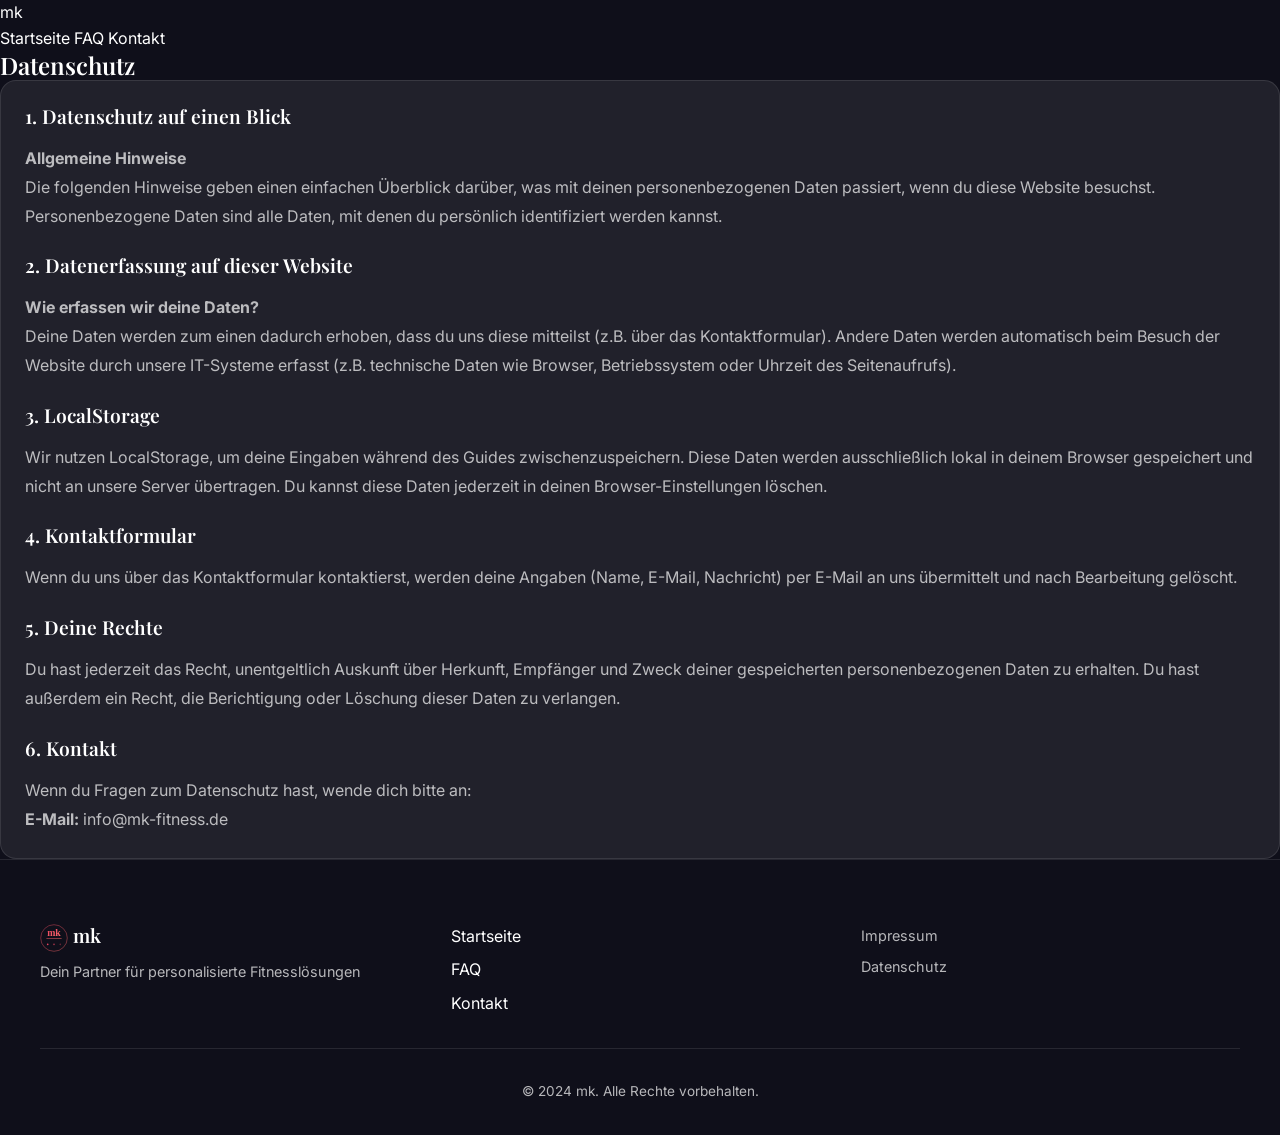
==== datenschutz.html @ ddc7f873 "Rename to mk + Logo added - All pages rebranded from FitFlow to mk - Logo SVG created (M with accent" ====
<!DOCTYPE html>
<html lang="de">
<head>
    <meta charset="UTF-8">
    <meta name="viewport" content="width=device-width, initial-scale=1.0">
    <title>Datenschutz – mk</title>
    <link rel="preconnect" href="https://fonts.googleapis.com">
    <link rel="preconnect" href="https://fonts.gstatic.com" crossorigin>
    <link href="https://fonts.googleapis.com/css2?family=Playfair+Display:wght@400;500;600;700&family=Inter:wght@300;400;500;600;700&display=swap" rel="stylesheet">
    <link rel="stylesheet" href="css/style.css">
</head>
<body>
    <nav class="faq-nav">
        <a href="index.html" class="nav-logo">mk</a>
        <div class="nav-links">
            <a href="index.html">Startseite</a>
            <a href="faq.html">FAQ</a>
            <a href="kontakt.html">Kontakt</a>
        </div>
    </nav>

    <section class="faq-hero">
        <div>
            <h1>Datenschutz</h1>
        </div>
    </section>

    <div class="faq-container">
        <div class="faq-item" style="background: var(--bg-glass); border: 1px solid var(--border); padding: 1.5rem; border-radius: 16px;">
            <h2 style="font-size: 1.2rem; margin-bottom: 1rem; color: var(--text);">1. Datenschutz auf einen Blick</h2>
            <p style="color: var(--text-muted); line-height: 1.8; margin-bottom: 1rem;">
                <strong>Allgemeine Hinweise</strong><br>
                Die folgenden Hinweise geben einen einfachen Überblick darüber, was mit deinen personenbezogenen Daten passiert, wenn du diese Website besuchst. Personenbezogene Daten sind alle Daten, mit denen du persönlich identifiziert werden kannst.
            </p>
            
            <h2 style="font-size: 1.2rem; margin: 1.5rem 0 1rem; color: var(--text);">2. Datenerfassung auf dieser Website</h2>
            <p style="color: var(--text-muted); line-height: 1.8;">
                <strong>Wie erfassen wir deine Daten?</strong><br>
                Deine Daten werden zum einen dadurch erhoben, dass du uns diese mitteilst (z.B. über das Kontaktformular). Andere Daten werden automatisch beim Besuch der Website durch unsere IT-Systeme erfasst (z.B. technische Daten wie Browser, Betriebssystem oder Uhrzeit des Seitenaufrufs).
            </p>
            
            <h2 style="font-size: 1.2rem; margin: 1.5rem 0 1rem; color: var(--text);">3. LocalStorage</h2>
            <p style="color: var(--text-muted); line-height: 1.8;">
                Wir nutzen LocalStorage, um deine Eingaben während des Guides zwischenzuspeichern. Diese Daten werden ausschließlich lokal in deinem Browser gespeichert und nicht an unsere Server übertragen. Du kannst diese Daten jederzeit in deinen Browser-Einstellungen löschen.
            </p>
            
            <h2 style="font-size: 1.2rem; margin: 1.5rem 0 1rem; color: var(--text);">4. Kontaktformular</h2>
            <p style="color: var(--text-muted); line-height: 1.8;">
                Wenn du uns über das Kontaktformular kontaktierst, werden deine Angaben (Name, E-Mail, Nachricht) per E-Mail an uns übermittelt und nach Bearbeitung gelöscht.
            </p>
            
            <h2 style="font-size: 1.2rem; margin: 1.5rem 0 1rem; color: var(--text);">5. Deine Rechte</h2>
            <p style="color: var(--text-muted); line-height: 1.8;">
                Du hast jederzeit das Recht, unentgeltlich Auskunft über Herkunft, Empfänger und Zweck deiner gespeicherten personenbezogenen Daten zu erhalten. Du hast außerdem ein Recht, die Berichtigung oder Löschung dieser Daten zu verlangen.
            </p>
            
            <h2 style="font-size: 1.2rem; margin: 1.5rem 0 1rem; color: var(--text);">6. Kontakt</h2>
            <p style="color: var(--text-muted); line-height: 1.8;">
                Wenn du Fragen zum Datenschutz hast, wende dich bitte an:<br>
                <strong>E-Mail:</strong> info@mk-fitness.de
            </p>
        </div>
    </div>

    <footer>
        <div class="footer-content">
            <div class="footer-brand">
                <h3><img src="images/logo.svg" alt="mk" height="28" style="vertical-align: middle;"> mk</h3>
                <p>Dein Partner für personalisierte Fitnesslösungen</p>
            </div>
            <div class="footer-links">
                <a href="index.html">Startseite</a>
                <a href="faq.html">FAQ</a>
                <a href="kontakt.html">Kontakt</a>
            </div>
            <div class="footer-legal">
                <a href="impressum.html">Impressum</a>
                <a href="datenschutz.html">Datenschutz</a>
            </div>
        </div>
        <div class="footer-bottom">
            <p>© 2024 mk. Alle Rechte vorbehalten.</p>
        </div>
    </footer>
</body>
</html>
---- css/style.css ----
/* ============================================
   MK - FitFlow Performance Studio
   Premium Fitness Landingpage
   ============================================ */

/* CSS Variables */
:root {
    --primary: #1a1a2e;
    --secondary: #16213e;
    --accent: #e94560;
    --accent-light: #ff6b6b;
    --text: #ffffff;
    --text-muted: rgba(255, 255, 255, 0.7);
    --text-dark: #1a1a2e;
    --bg-dark: #0f0f1a;
    --bg-card: rgba(255, 255, 255, 0.05);
    --bg-glass: rgba(255, 255, 255, 0.08);
    --border: rgba(255, 255, 255, 0.1);
    --success: #4ade80;
    --font-display: 'Playfair Display', Georgia, serif;
    --font-body: 'Inter', -apple-system, sans-serif;
    --transition: all 0.3s cubic-bezier(0.4, 0, 0.2, 1);
    --shadow: 0 8px 32px rgba(0, 0, 0, 0.3);
    --shadow-glow: 0 0 60px rgba(233, 69, 96, 0.3);
}

/* Reset & Base */
*, *::before, *::after {
    margin: 0;
    padding: 0;
    box-sizing: border-box;
}

html {
    scroll-behavior: smooth;
}

body {
    font-family: var(--font-body);
    background: var(--bg-dark);
    color: var(--text);
    line-height: 1.6;
    min-height: 100vh;
    overflow-x: hidden;
}

h1, h2, h3, h4 {
    font-family: var(--font-display);
    font-weight: 600;
    line-height: 1.2;
}

a {
    color: inherit;
    text-decoration: none;
}

/* ============================================
   HERO SECTION
   ============================================ */

.hero-section {
    min-height: 100vh;
    display: grid;
    grid-template-columns: 1fr 1fr;
    align-items: center;
    padding: 6rem 4rem;
    position: relative;
    overflow: hidden;
    background: linear-gradient(135deg, var(--bg-dark) 0%, var(--primary) 50%, var(--secondary) 100%);
}

.hero-section::before {
    content: '';
    position: absolute;
    top: -50%;
    right: -20%;
    width: 800px;
    height: 800px;
    background: radial-gradient(circle, rgba(233, 69, 96, 0.15) 0%, transparent 70%);
    animation: pulse 6s ease-in-out infinite;
}

@keyframes pulse {
    0%, 100% { transform: scale(1); opacity: 0.5; }
    50% { transform: scale(1.1); opacity: 0.8; }
}

.hero-content {
    position: relative;
    z-index: 2;
    max-width: 600px;
}

.brand-label {
    display: inline-block;
    padding: 0.5rem 1rem;
    background: var(--bg-glass);
    border: 1px solid var(--border);
    border-radius: 50px;
    font-size: 0.85rem;
    font-weight: 500;
    letter-spacing: 0.5px;
    margin-bottom: 1.5rem;
    backdrop-filter: blur(10px);
}

.hero-section h1 {
    font-size: clamp(2.5rem, 5vw, 4rem);
    margin-bottom: 1.5rem;
    background: linear-gradient(135deg, #fff 0%, rgba(255,255,255,0.8) 100%);
    -webkit-background-clip: text;
    -webkit-text-fill-color: transparent;
    background-clip: text;
}

.hero-section h1 span {
    color: var(--accent);
    -webkit-text-fill-color: var(--accent);
}

.hero-content > p {
    font-size: 1.2rem;
    color: var(--text-muted);
    margin-bottom: 2.5rem;
    max-width: 500px;
}

.hero-cta {
    display: flex;
    gap: 1rem;
    margin-bottom: 3rem;
}

.features-preview {
    display: flex;
    gap: 2rem;
}

.feature-item {
    display: flex;
    align-items: center;
    gap: 0.5rem;
    font-size: 0.9rem;
    color: var(--text-muted);
}

.feature-icon {
    font-size: 1.2rem;
}

.hero-image {
    position: relative;
    z-index: 2;
}

.hero-image img {
    width: 100%;
    height: 500px;
    object-fit: cover;
    border-radius: 20px;
    box-shadow: var(--shadow-glow);
    animation: float 6s ease-in-out infinite;
}

@keyframes float {
    0%, 100% { transform: translateY(0); }
    50% { transform: translateY(-15px); }
}

/* ============================================
   BUTTONS
   ============================================ */

.btn-primary, .btn-secondary, .btn-back, .btn-skip {
    font-family: var(--font-body);
    font-weight: 600;
    border: none;
    cursor: pointer;
    transition: var(--transition);
    display: inline-flex;
    align-items: center;
    gap: 0.5rem;
}

.btn-primary {
    background: linear-gradient(135deg, var(--accent) 0%, var(--accent-light) 100%);
    color: white;
    padding: 1rem 2rem;
    border-radius: 12px;
    font-size: 1rem;
    box-shadow: 0 4px 20px rgba(233, 69, 96, 0.4);
}

.btn-primary:hover {
    transform: translateY(-2px);
    box-shadow: 0 8px 30px rgba(233, 69, 96, 0.5);
}

.btn-secondary {
    background: var(--bg-glass);
    color: var(--text);
    padding: 1rem 2rem;
    border-radius: 12px;
    font-size: 1rem;
    border: 1px solid var(--border);
    backdrop-filter: blur(10px);
}

.btn-secondary:hover {
    background: var(--bg-card);
    border-color: var(--accent);
}

.btn-back {
    background: transparent;
    color: var(--text-muted);
    padding: 0.75rem 1.5rem;
    border-radius: 8px;
    font-size: 0.95rem;
    border: 1px solid var(--border);
}

.btn-back:hover {
    color: var(--text);
    border-color: var(--text-muted);
}

.btn-skip {
    background: transparent;
    color: var(--text-muted);
    padding: 0.5rem 1rem;
    font-size: 0.85rem;
    text-decoration: underline;
    margin-top: 1rem;
}

.btn-skip:hover {
    color: var(--text);
}

.btn-block {
    width: 100%;
    justify-content: center;
}

/* ============================================
   WIZARD SECTION
   ============================================ */

.wizard-section {
    min-height: 100vh;
    padding: 6rem 2rem;
    background: linear-gradient(180deg, var(--bg-dark) 0%, var(--primary) 100%);
}

.wizard-container {
    max-width: 900px;
    margin: 0 auto;
}

/* Progress Bar */
.progress-container {
    text-align: center;
    margin-bottom: 3rem;
}

.progress-bar {
    width: 100%;
    height: 4px;
    background: var(--bg-glass);
    border-radius: 2px;
    overflow: hidden;
    margin-bottom: 1rem;
}

.progress-fill {
    height: 100%;
    background: linear-gradient(90deg, var(--accent) 0%, var(--accent-light) 100%);
    width: 20%;
    transition: width 0.5s ease;
    border-radius: 2px;
}

.progress-dots {
    display: flex;
    justify-content: center;
    gap: 2rem;
    margin-bottom: 1rem;
}

.progress-dot {
    width: 32px;
    height: 32px;
    border-radius: 50%;
    background: var(--bg-glass);
    border: 2px solid var(--border);
    display: flex;
    align-items: center;
    justify-content: center;
    font-size: 0.85rem;
    font-weight: 600;
    transition: var(--transition);
}

.progress-dot.active {
    background: var(--accent);
    border-color: var(--accent);
    box-shadow: 0 0 20px rgba(233, 69, 96, 0.5);
}

.progress-dot.completed {
    background: var(--success);
    border-color: var(--success);
}

.progress-text {
    font-size: 0.9rem;
    color: var(--text-muted);
}

/* Steps */
.step {
    animation: fadeIn 0.5s ease;
}

@keyframes fadeIn {
    from { opacity: 0; transform: translateY(20px); }
    to { opacity: 1; transform: translateY(0); }
}

.step h2 {
    font-size: 2.5rem;
    text-align: center;
    margin-bottom: 0.5rem;
}

.step-subtitle {
    text-align: center;
    color: var(--text-muted);
    margin-bottom: 2.5rem;
}

/* Options Grid */
.options-grid {
    display: grid;
    grid-template-columns: repeat(auto-fit, minmax(250px, 1fr));
    gap: 1.5rem;
    margin-bottom: 1.5rem;
}

.option-card {
    background: var(--bg-glass);
    border: 2px solid var(--border);
    border-radius: 16px;
    overflow: hidden;
    cursor: pointer;
    transition: var(--transition);
}

.option-card:hover {
    border-color: var(--accent);
    transform: translateY(-5px);
    box-shadow: 0 10px 40px rgba(233, 69, 96, 0.2);
}

.option-card.selected {
    border-color: var(--accent);
    background: rgba(233, 69, 96, 0.1);
}

.option-image {
    height: 140px;
    overflow: hidden;
}

.option-image img {
    width: 100%;
    height: 100%;
    object-fit: cover;
    transition: transform 0.5s ease;
}

.option-card:hover .option-image img {
    transform: scale(1.05);
}

.option-content {
    padding: 1.25rem;
}

.option-content h3 {
    font-size: 1.2rem;
    margin-bottom: 0.25rem;
}

.option-content p {
    font-size: 0.9rem;
    color: var(--text-muted);
}

.option-icon {
    font-size: 3rem;
    text-align: center;
    padding: 1.5rem;
}

/* Step Actions */
.step-actions {
    display: flex;
    justify-content: space-between;
    align-items: center;
    gap: 1rem;
}

/* Slider */
.slider-container {
    max-width: 500px;
    margin: 0 auto 1.5rem;
}

.frequency-slider {
    width: 100%;
    height: 8px;
    border-radius: 4px;
    background: var(--bg-glass);
    outline: none;
    -webkit-appearance: none;
    margin-bottom: 1rem;
}

.frequency-slider::-webkit-slider-thumb {
    -webkit-appearance: none;
    width: 28px;
    height: 28px;
    border-radius: 50%;
    background: var(--accent);
    cursor: pointer;
    box-shadow: 0 0 20px rgba(233, 69, 96, 0.5);
    transition: transform 0.2s;
}

.frequency-slider::-webkit-slider-thumb:hover {
    transform: scale(1.1);
}

.slider-labels {
    display: flex;
    justify-content: space-between;
    align-items: center;
    color: var(--text-muted);
    font-size: 0.9rem;
}

.frequency-value {
    font-size: 1.5rem;
    font-weight: 700;
    color: var(--accent);
}

.frequency-description {
    text-align: center;
    padding: 1.5rem;
    background: var(--bg-glass);
    border-radius: 12px;
    margin-top: 1rem;
}

.frequency-description p {
    color: var(--text-muted);
}

/* Form Grid */
.form-grid {
    display: grid;
    grid-template-columns: repeat(2, 1fr);
    gap: 1.5rem;
    margin-bottom: 1.5rem;
}

.form-group {
    display: flex;
    flex-direction: column;
    gap: 0.5rem;
}

.form-group label {
    font-weight: 500;
    font-size: 0.9rem;
    color: var(--text-muted);
}

.form-group input,
.form-group select {
    padding: 1rem;
    border-radius: 12px;
    border: 2px solid var(--border);
    background: var(--bg-glass);
    color: var(--text);
    font-size: 1rem;
    font-family: var(--font-body);
    transition: var(--transition);
}

.form-group input:focus,
.form-group select:focus {
    outline: none;
    border-color: var(--accent);
}

.form-group input::placeholder {
    color: var(--text-muted);
}

/* ============================================
   RESULTS SECTION
   ============================================ */

.results-section {
    padding: 6rem 2rem;
    background: linear-gradient(180deg, var(--primary) 0%, var(--bg-dark) 100%);
}

.section-header {
    text-align: center;
    max-width: 700px;
    margin: 0 auto 4rem;
}

.section-header .brand-label {
    margin-bottom: 1rem;
}

.section-header h2 {
    font-size: 2.5rem;
    margin-bottom: 1rem;
}

.section-header p {
    color: var(--text-muted);
    font-size: 1.1rem;
}

.results-grid {
    display: grid;
    grid-template-columns: repeat(auto-fit, minmax(320px, 1fr));
    gap: 2rem;
    max-width: 1200px;
    margin: 0 auto;
}

.result-card {
    background: var(--bg-glass);
    border: 1px solid var(--border);
    border-radius: 20px;
    overflow: hidden;
    transition: var(--transition);
}

.result-card:hover {
    transform: translateY(-10px);
    box-shadow: var(--shadow);
}

.result-card.featured {
    border-color: var(--accent);
    box-shadow: 0 0 40px rgba(233, 69, 96, 0.2);
}

.result-image {
    height: 200px;
    overflow: hidden;
}

.result-image img {
    width: 100%;
    height: 100%;
    object-fit: cover;
}

.result-content {
    padding: 1.5rem;
}

.result-tag {
    display: inline-block;
    padding: 0.25rem 0.75rem;
    background: var(--accent);
    border-radius: 50px;
    font-size: 0.75rem;
    font-weight: 600;
    text-transform: uppercase;
    margin-bottom: 1rem;
}

.result-content h3 {
    font-size: 1.5rem;
    margin-bottom: 0.5rem;
}

.result-content > p {
    color: var(--text-muted);
    font-size: 0.95rem;
    margin-bottom: 1rem;
}

.result-features {
    list-style: none;
    margin-bottom: 1.5rem;
}

.result-features li {
    padding: 0.5rem 0;
    font-size: 0.9rem;
    color: var(--text-muted);
}

.result-price {
    display: flex;
    align-items: baseline;
    gap: 0.25rem;
    margin-bottom: 1.5rem;
}

.price-from {
    font-size: 0.9rem;
    color: var(--text-muted);
}

.price {
    font-size: 2rem;
    font-weight: 700;
    color: var(--accent);
}

.price-period {
    font-size: 0.9rem;
    color: var(--text-muted);
}

/* ============================================
   FAQ TEASER
   ============================================ */

.faq-teaser {
    padding: 6rem 2rem;
    background: var(--bg-dark);
    text-align: center;
}

.faq-teaser-content {
    max-width: 600px;
    margin: 0 auto;
}

.faq-teaser-content h2 {
    font-size: 2rem;
    margin-bottom: 1rem;
}

.faq-teaser-content p {
    color: var(--text-muted);
    margin-bottom: 2rem;
}

/* ============================================
   FOOTER
   ============================================ */

footer {
    background: var(--bg-dark);
    border-top: 1px solid var(--border);
    padding: 4rem 2rem 2rem;
}

.footer-content {
    max-width: 1200px;
    margin: 0 auto;
    display: grid;
    grid-template-columns: repeat(auto-fit, minmax(200px, 1fr));
    gap: 2rem;
    padding-bottom: 2rem;
    border-bottom: 1px solid var(--border);
}

.footer-brand h3 {
    font-size: 1.2rem;
    margin-bottom: 0.5rem;
}

.footer-brand p {
    color: var(--text-muted);
    font-size: 0.9rem;
}

.footer-links {
    display: flex;
    flex-direction: column;
    gap: 0.5rem;
}

.footer-links a:hover {
    color: var(--accent);
}

.footer-contact p {
    font-size: 0.9rem;
    color: var(--text-muted);
}

.footer-legal {
    display: flex;
    flex-direction: column;
    gap: 0.5rem;
}

.footer-legal a {
    font-size: 0.9rem;
    color: var(--text-muted);
}

.footer-legal a:hover {
    color: var(--accent);
}

.footer-bottom {
    text-align: center;
    padding-top: 2rem;
    color: var(--text-muted);
    font-size: 0.85rem;
}

/* ============================================
   MODAL
   ============================================ */

.modal {
    position: fixed;
    top: 0;
    left: 0;
    right: 0;
    bottom: 0;
    background: rgba(0, 0, 0, 0.8);
    display: flex;
    align-items: center;
    justify-content: center;
    z-index: 9999;
    padding: 1rem;
}

.modal-content {
    background: var(--primary);
    border: 1px solid var(--border);
    border-radius: 20px;
    padding: 2rem;
    max-width: 400px;
    width: 100%;
    text-align: center;
}

.modal-content h3 {
    font-size: 1.5rem;
    margin-bottom: 1rem;
}

.modal-content p {
    color: var(--text-muted);
    margin-bottom: 1.5rem;
}

.modal-actions {
    display: flex;
    gap: 1rem;
}

.modal-actions button {
    flex: 1;
}

/* ============================================
   RESPONSIVE
   ============================================ */

@media (max-width: 1024px) {
    .hero-section {
        grid-template-columns: 1fr;
        padding: 8rem 2rem 4rem;
        text-align: center;
    }
    
    .hero-content {
        max-width: 100%;
    }
    
    .hero-content > p {
        margin-left: auto;
        margin-right: auto;
    }
    
    .hero-cta {
        justify-content: center;
    }
    
    .features-preview {
        justify-content: center;
    }
    
    .hero-image {
        display: none;
    }
}

@media (max-width: 768px) {
    .hero-section {
        padding: 6rem 1.5rem 3rem;
    }
    
    .hero-section h1 {
        font-size: 2rem;
    }
    
    .hero-content > p {
        font-size: 1rem;
    }
    
    .hero-cta {
        flex-direction: column;
    }
    
    .features-preview {
        flex-direction: column;
        gap: 1rem;
    }
    
    .step h2 {
        font-size: 1.8rem;
    }
    
    .options-grid {
        grid-template-columns: 1fr;
    }
    
    .form-grid {
        grid-template-columns: 1fr;
    }
    
    .step-actions {
        flex-direction: column-reverse;
    }
    
    .step-actions .btn-back {
        width: 100%;
        justify-content: center;
    }
    
    .step-actions .btn-primary {
        width: 100%;
        justify-content: center;
    }
    
    .results-grid {
        grid-template-columns: 1fr;
    }
    
    .progress-dots {
        gap: 1rem;
    }
    
    .progress-dot {
        width: 28px;
        height: 28px;
        font-size: 0.75rem;
    }
}

@media (max-width: 480px) {
    .btn-primary, .btn-secondary {
        padding: 0.875rem 1.5rem;
        font-size: 0.95rem;
    }
    
    .option-content {
        padding: 1rem;
    }
    
    .option-content h3 {
        font-size: 1.1rem;
    }
}
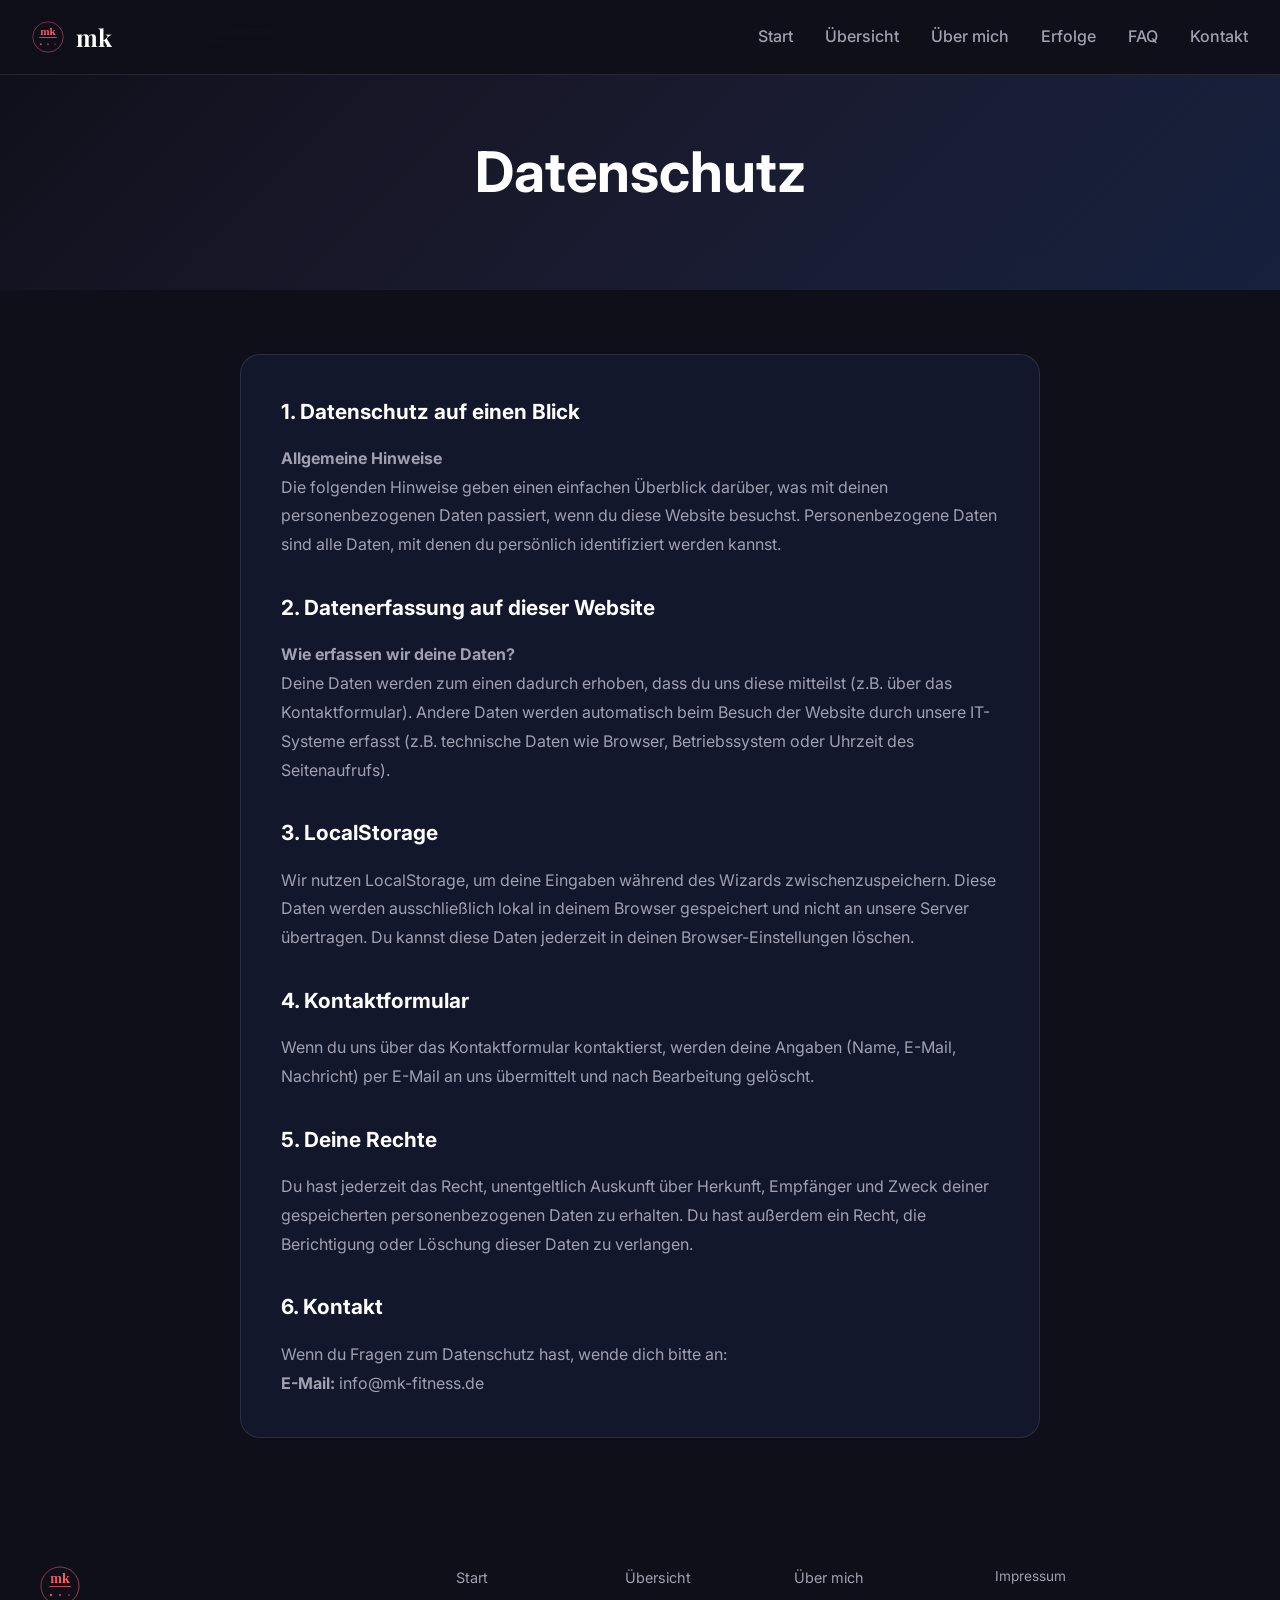
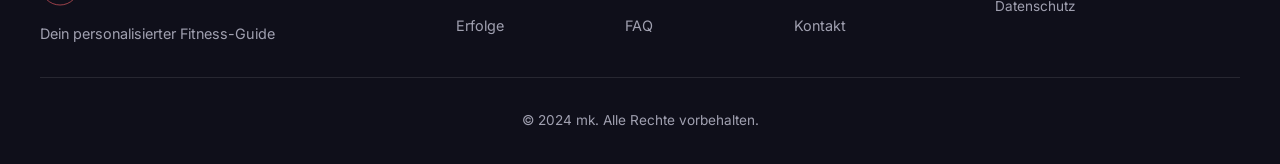
==== commit 3ffd1a0e: "Complete rebuild: New structure + wizard + all pages New structure: - Startseite (Hero + Process + C" ====
--- a/datenschutz.html
+++ b/datenschutz.html
@@ -8,68 +8,71 @@
     <link rel="preconnect" href="https://fonts.gstatic.com" crossorigin>
     <link href="https://fonts.googleapis.com/css2?family=Playfair+Display:wght@400;500;600;700&family=Inter:wght@300;400;500;600;700&display=swap" rel="stylesheet">
     <link rel="stylesheet" href="css/style.css">
+    <link rel="stylesheet" href="css/nav.css">
 </head>
 <body>
-    <nav class="faq-nav">
-        <a href="index.html" class="nav-logo">mk</a>
+    <nav class="main-nav">
+        <a href="index.html" class="nav-logo">
+            <img src="images/logo.svg" alt="mk" height="32">
+            <span>mk</span>
+        </a>
+        <button class="nav-toggle" onclick="toggleMobileNav()">
+            <span></span><span></span><span></span>
+        </button>
         <div class="nav-links">
-            <a href="index.html">Startseite</a>
+            <a href="index.html">Start</a>
+            <a href="uebersicht.html">Übersicht</a>
+            <a href="ueber-mich.html">Über mich</a>
+            <a href="erfolge.html">Erfolge</a>
             <a href="faq.html">FAQ</a>
             <a href="kontakt.html">Kontakt</a>
         </div>
     </nav>
 
-    <section class="faq-hero">
-        <div>
+    <section class="page-header">
+        <div class="container">
             <h1>Datenschutz</h1>
         </div>
     </section>
 
-    <div class="faq-container">
-        <div class="faq-item" style="background: var(--bg-glass); border: 1px solid var(--border); padding: 1.5rem; border-radius: 16px;">
-            <h2 style="font-size: 1.2rem; margin-bottom: 1rem; color: var(--text);">1. Datenschutz auf einen Blick</h2>
-            <p style="color: var(--text-muted); line-height: 1.8; margin-bottom: 1rem;">
-                <strong>Allgemeine Hinweise</strong><br>
-                Die folgenden Hinweise geben einen einfachen Überblick darüber, was mit deinen personenbezogenen Daten passiert, wenn du diese Website besuchst. Personenbezogene Daten sind alle Daten, mit denen du persönlich identifiziert werden kannst.
-            </p>
-            
-            <h2 style="font-size: 1.2rem; margin: 1.5rem 0 1rem; color: var(--text);">2. Datenerfassung auf dieser Website</h2>
-            <p style="color: var(--text-muted); line-height: 1.8;">
-                <strong>Wie erfassen wir deine Daten?</strong><br>
-                Deine Daten werden zum einen dadurch erhoben, dass du uns diese mitteilst (z.B. über das Kontaktformular). Andere Daten werden automatisch beim Besuch der Website durch unsere IT-Systeme erfasst (z.B. technische Daten wie Browser, Betriebssystem oder Uhrzeit des Seitenaufrufs).
-            </p>
-            
-            <h2 style="font-size: 1.2rem; margin: 1.5rem 0 1rem; color: var(--text);">3. LocalStorage</h2>
-            <p style="color: var(--text-muted); line-height: 1.8;">
-                Wir nutzen LocalStorage, um deine Eingaben während des Guides zwischenzuspeichern. Diese Daten werden ausschließlich lokal in deinem Browser gespeichert und nicht an unsere Server übertragen. Du kannst diese Daten jederzeit in deinen Browser-Einstellungen löschen.
-            </p>
-            
-            <h2 style="font-size: 1.2rem; margin: 1.5rem 0 1rem; color: var(--text);">4. Kontaktformular</h2>
-            <p style="color: var(--text-muted); line-height: 1.8;">
-                Wenn du uns über das Kontaktformular kontaktierst, werden deine Angaben (Name, E-Mail, Nachricht) per E-Mail an uns übermittelt und nach Bearbeitung gelöscht.
-            </p>
-            
-            <h2 style="font-size: 1.2rem; margin: 1.5rem 0 1rem; color: var(--text);">5. Deine Rechte</h2>
-            <p style="color: var(--text-muted); line-height: 1.8;">
-                Du hast jederzeit das Recht, unentgeltlich Auskunft über Herkunft, Empfänger und Zweck deiner gespeicherten personenbezogenen Daten zu erhalten. Du hast außerdem ein Recht, die Berichtigung oder Löschung dieser Daten zu verlangen.
-            </p>
-            
-            <h2 style="font-size: 1.2rem; margin: 1.5rem 0 1rem; color: var(--text);">6. Kontakt</h2>
-            <p style="color: var(--text-muted); line-height: 1.8;">
-                Wenn du Fragen zum Datenschutz hast, wende dich bitte an:<br>
-                <strong>E-Mail:</strong> info@mk-fitness.de
-            </p>
+    <section class="legal-section">
+        <div class="container">
+            <div class="legal-content">
+                <h2>1. Datenschutz auf einen Blick</h2>
+                <p><strong>Allgemeine Hinweise</strong><br>
+                Die folgenden Hinweise geben einen einfachen Überblick darüber, was mit deinen personenbezogenen Daten passiert, wenn du diese Website besuchst. Personenbezogene Daten sind alle Daten, mit denen du persönlich identifiziert werden kannst.</p>
+                
+                <h2>2. Datenerfassung auf dieser Website</h2>
+                <p><strong>Wie erfassen wir deine Daten?</strong><br>
+                Deine Daten werden zum einen dadurch erhoben, dass du uns diese mitteilst (z.B. über das Kontaktformular). Andere Daten werden automatisch beim Besuch der Website durch unsere IT-Systeme erfasst (z.B. technische Daten wie Browser, Betriebssystem oder Uhrzeit des Seitenaufrufs).</p>
+                
+                <h2>3. LocalStorage</h2>
+                <p>Wir nutzen LocalStorage, um deine Eingaben während des Wizards zwischenzuspeichern. Diese Daten werden ausschließlich lokal in deinem Browser gespeichert und nicht an unsere Server übertragen. Du kannst diese Daten jederzeit in deinen Browser-Einstellungen löschen.</p>
+                
+                <h2>4. Kontaktformular</h2>
+                <p>Wenn du uns über das Kontaktformular kontaktierst, werden deine Angaben (Name, E-Mail, Nachricht) per E-Mail an uns übermittelt und nach Bearbeitung gelöscht.</p>
+                
+                <h2>5. Deine Rechte</h2>
+                <p>Du hast jederzeit das Recht, unentgeltlich Auskunft über Herkunft, Empfänger und Zweck deiner gespeicherten personenbezogenen Daten zu erhalten. Du hast außerdem ein Recht, die Berichtigung oder Löschung dieser Daten zu verlangen.</p>
+                
+                <h2>6. Kontakt</h2>
+                <p>Wenn du Fragen zum Datenschutz hast, wende dich bitte an:<br>
+                <strong>E-Mail:</strong> info@mk-fitness.de</p>
+            </div>
         </div>
-    </div>
+    </section>
 
     <footer>
         <div class="footer-content">
             <div class="footer-brand">
-                <h3><img src="images/logo.svg" alt="mk" height="28" style="vertical-align: middle;"> mk</h3>
-                <p>Dein Partner für personalisierte Fitnesslösungen</p>
+                <img src="images/logo.svg" alt="mk" height="40">
+                <p>Dein personalisierter Fitness-Guide</p>
             </div>
             <div class="footer-links">
-                <a href="index.html">Startseite</a>
+                <a href="index.html">Start</a>
+                <a href="uebersicht.html">Übersicht</a>
+                <a href="ueber-mich.html">Über mich</a>
+                <a href="erfolge.html">Erfolge</a>
                 <a href="faq.html">FAQ</a>
                 <a href="kontakt.html">Kontakt</a>
             </div>
@@ -82,5 +85,7 @@
             <p>© 2024 mk. Alle Rechte vorbehalten.</p>
         </div>
     </footer>
+
+    <script src="js/script.js"></script>
 </body>
 </html>
--- a/css/style.css
+++ b/css/style.css
@@ -1,30 +1,23 @@
 /* ============================================
-   MK - FitFlow Performance Studio
-   Premium Fitness Landingpage
-   ============================================ */
-
-/* CSS Variables */
+   CSS VARIABLES & RESET
+   ============================================ */
+
 :root {
     --primary: #1a1a2e;
     --secondary: #16213e;
     --accent: #e94560;
     --accent-light: #ff6b6b;
+    --bg-dark: #0f0f1a;
+    --bg-glass: rgba(22, 33, 62, 0.5);
+    --border: rgba(255, 255, 255, 0.1);
     --text: #ffffff;
-    --text-muted: rgba(255, 255, 255, 0.7);
-    --text-dark: #1a1a2e;
-    --bg-dark: #0f0f1a;
-    --bg-card: rgba(255, 255, 255, 0.05);
-    --bg-glass: rgba(255, 255, 255, 0.08);
-    --border: rgba(255, 255, 255, 0.1);
+    --text-muted: #a0a0b0;
     --success: #4ade80;
     --font-display: 'Playfair Display', Georgia, serif;
-    --font-body: 'Inter', -apple-system, sans-serif;
-    --transition: all 0.3s cubic-bezier(0.4, 0, 0.2, 1);
-    --shadow: 0 8px 32px rgba(0, 0, 0, 0.3);
-    --shadow-glow: 0 0 60px rgba(233, 69, 96, 0.3);
-}
-
-/* Reset & Base */
+    --font-body: 'Inter', -apple-system, BlinkMacSystemFont, sans-serif;
+    --transition: all 0.3s ease;
+}
+
 *, *::before, *::after {
     margin: 0;
     padding: 0;
@@ -41,13 +34,12 @@
     color: var(--text);
     line-height: 1.6;
     min-height: 100vh;
-    overflow-x: hidden;
-}
-
-h1, h2, h3, h4 {
-    font-family: var(--font-display);
-    font-weight: 600;
-    line-height: 1.2;
+}
+
+img {
+    max-width: 100%;
+    height: auto;
+    display: block;
 }
 
 a {
@@ -55,188 +47,386 @@
     text-decoration: none;
 }
 
-/* ============================================
-   HERO SECTION
-   ============================================ */
-
-.hero-section {
-    min-height: 100vh;
+button {
+    font-family: inherit;
+}
+
+/* ============================================
+   PAGE HEADER
+   ============================================ */
+
+.page-header {
+    padding: 8rem 2rem 4rem;
+    text-align: center;
+    background: linear-gradient(135deg, var(--bg-dark) 0%, var(--primary) 50%, var(--secondary) 100%);
+}
+
+.page-header h1 {
+    font-size: clamp(2rem, 5vw, 3.5rem);
+    margin-bottom: 0.5rem;
+}
+
+.page-header p {
+    color: var(--text-muted);
+    font-size: 1.1rem;
+}
+
+/* ============================================
+   OVERVIEW SECTION
+   ============================================ */
+
+.overview-section {
+    padding: 4rem 2rem;
+}
+
+.overview-grid {
+    display: grid;
+    grid-template-columns: repeat(3, 1fr);
+    gap: 1.5rem;
+}
+
+.overview-card {
+    padding: 2rem;
+    background: var(--bg-glass);
+    border: 1px solid var(--border);
+    border-radius: 20px;
+    transition: var(--transition);
+    cursor: pointer;
+}
+
+.overview-card:hover {
+    border-color: var(--accent);
+    transform: translateY(-5px);
+}
+
+.accent-card {
+    background: linear-gradient(135deg, rgba(233, 69, 96, 0.15), rgba(255, 107, 107, 0.15));
+    border-color: var(--accent);
+}
+
+.card-icon {
+    font-size: 2.5rem;
+    margin-bottom: 1rem;
+}
+
+.overview-card h2 {
+    font-size: 1.4rem;
+    margin-bottom: 0.75rem;
+}
+
+.overview-card p {
+    color: var(--text-muted);
+    font-size: 0.95rem;
+    margin-bottom: 1rem;
+}
+
+.card-cta {
+    color: var(--accent);
+    font-weight: 600;
+    font-size: 0.9rem;
+}
+
+/* ============================================
+   ABOUT SECTION
+   ============================================ */
+
+.about-section {
+    padding: 4rem 2rem;
+}
+
+.about-grid {
+    display: grid;
+    grid-template-columns: 1fr 1.5fr;
+    gap: 4rem;
+    align-items: center;
+    margin-bottom: 4rem;
+}
+
+.about-image img {
+    border-radius: 20px;
+    box-shadow: 0 20px 60px rgba(0, 0, 0, 0.3);
+}
+
+.about-content h2 {
+    font-size: 2rem;
+    margin-bottom: 1.5rem;
+}
+
+.about-content p {
+    color: var(--text-muted);
+    margin-bottom: 1rem;
+    line-height: 1.8;
+}
+
+.about-stats {
+    display: flex;
+    gap: 3rem;
+    margin-top: 2rem;
+    padding-top: 2rem;
+    border-top: 1px solid var(--border);
+}
+
+.about-stat .stat-value {
+    font-size: 2.5rem;
+    font-weight: 700;
+    color: var(--accent);
+}
+
+.about-stat .stat-label {
+    font-size: 0.9rem;
+    color: var(--text-muted);
+}
+
+.about-expertise {
+    margin-bottom: 4rem;
+}
+
+.about-expertise h2 {
+    font-size: 1.8rem;
+    margin-bottom: 2rem;
+    text-align: center;
+}
+
+.expertise-grid {
+    display: grid;
+    grid-template-columns: repeat(3, 1fr);
+    gap: 1.5rem;
+}
+
+.expertise-item {
+    padding: 2rem;
+    background: var(--bg-glass);
+    border: 1px solid var(--border);
+    border-radius: 16px;
+    text-align: center;
+}
+
+.expertise-icon {
+    font-size: 2.5rem;
+    margin-bottom: 1rem;
+}
+
+.expertise-item h3 {
+    font-size: 1.2rem;
+    margin-bottom: 0.5rem;
+}
+
+.expertise-item p {
+    color: var(--text-muted);
+    font-size: 0.9rem;
+}
+
+.about-motivation {
+    text-align: center;
+    padding: 3rem;
+    background: var(--bg-glass);
+    border-radius: 20px;
+}
+
+.about-motivation h2 {
+    font-size: 1.8rem;
+    margin-bottom: 1.5rem;
+}
+
+.about-motivation blockquote {
+    font-family: var(--font-display);
+    font-size: 1.4rem;
+    font-style: italic;
+    color: var(--accent);
+    margin-bottom: 1.5rem;
+    line-height: 1.6;
+}
+
+.about-motivation p {
+    color: var(--text-muted);
+}
+
+/* ============================================
+   SUCCESS SECTION
+   ============================================ */
+
+.success-section {
+    padding: 4rem 2rem;
+}
+
+.success-grid {
+    display: grid;
+    grid-template-columns: repeat(auto-fit, minmax(350px, 1fr));
+    gap: 2rem;
+    margin-bottom: 4rem;
+}
+
+.success-card {
+    background: var(--bg-glass);
+    border: 1px solid var(--border);
+    border-radius: 20px;
+    overflow: hidden;
+}
+
+.before-after {
     display: grid;
     grid-template-columns: 1fr 1fr;
-    align-items: center;
-    padding: 6rem 4rem;
+}
+
+.ba-image {
     position: relative;
-    overflow: hidden;
-    background: linear-gradient(135deg, var(--bg-dark) 0%, var(--primary) 50%, var(--secondary) 100%);
-}
-
-.hero-section::before {
-    content: '';
+}
+
+.ba-image img {
+    width: 100%;
+    height: 200px;
+    object-fit: cover;
+}
+
+.ba-label {
     position: absolute;
-    top: -50%;
-    right: -20%;
-    width: 800px;
-    height: 800px;
-    background: radial-gradient(circle, rgba(233, 69, 96, 0.15) 0%, transparent 70%);
-    animation: pulse 6s ease-in-out infinite;
-}
-
-@keyframes pulse {
-    0%, 100% { transform: scale(1); opacity: 0.5; }
-    50% { transform: scale(1.1); opacity: 0.8; }
-}
-
-.hero-content {
-    position: relative;
-    z-index: 2;
-    max-width: 600px;
-}
-
-.brand-label {
-    display: inline-block;
-    padding: 0.5rem 1rem;
-    background: var(--bg-glass);
-    border: 1px solid var(--border);
-    border-radius: 50px;
-    font-size: 0.85rem;
-    font-weight: 500;
-    letter-spacing: 0.5px;
-    margin-bottom: 1.5rem;
-    backdrop-filter: blur(10px);
-}
-
-.hero-section h1 {
-    font-size: clamp(2.5rem, 5vw, 4rem);
-    margin-bottom: 1.5rem;
-    background: linear-gradient(135deg, #fff 0%, rgba(255,255,255,0.8) 100%);
-    -webkit-background-clip: text;
-    -webkit-text-fill-color: transparent;
-    background-clip: text;
-}
-
-.hero-section h1 span {
-    color: var(--accent);
-    -webkit-text-fill-color: var(--accent);
-}
-
-.hero-content > p {
-    font-size: 1.2rem;
-    color: var(--text-muted);
-    margin-bottom: 2.5rem;
-    max-width: 500px;
-}
-
-.hero-cta {
+    top: 10px;
+    left: 10px;
+    background: rgba(15, 15, 26, 0.8);
+    padding: 0.25rem 0.75rem;
+    border-radius: 20px;
+    font-size: 0.8rem;
+    font-weight: 600;
+}
+
+.success-content {
+    padding: 1.5rem;
+}
+
+.success-content h3 {
+    font-size: 1.3rem;
+    margin-bottom: 0.25rem;
+}
+
+.success-goal {
+    color: var(--accent);
+    font-size: 0.9rem;
+    margin-bottom: 1rem;
+}
+
+.success-content p {
+    color: var(--text-muted);
+    font-size: 0.95rem;
+    line-height: 1.6;
+    margin-bottom: 1rem;
+}
+
+.success-stats {
     display: flex;
     gap: 1rem;
-    margin-bottom: 3rem;
-}
-
-.features-preview {
-    display: flex;
-    gap: 2rem;
-}
-
-.feature-item {
-    display: flex;
-    align-items: center;
-    gap: 0.5rem;
+    flex-wrap: wrap;
+}
+
+.success-stats span {
+    background: rgba(233, 69, 96, 0.15);
+    color: var(--accent);
+    padding: 0.25rem 0.75rem;
+    border-radius: 20px;
+    font-size: 0.8rem;
+    font-weight: 600;
+}
+
+.testimonials {
+    text-align: center;
+}
+
+.testimonials h2 {
+    font-size: 2rem;
+    margin-bottom: 2rem;
+}
+
+.testimonial-grid {
+    display: grid;
+    grid-template-columns: repeat(3, 1fr);
+    gap: 1.5rem;
+}
+
+.testimonial {
+    padding: 2rem;
+    background: var(--bg-glass);
+    border: 1px solid var(--border);
+    border-radius: 16px;
+}
+
+.testimonial p {
+    font-style: italic;
+    color: var(--text-muted);
+    margin-bottom: 1rem;
+    line-height: 1.6;
+}
+
+.testimonial-author {
+    color: var(--accent);
+    font-weight: 600;
     font-size: 0.9rem;
-    color: var(--text-muted);
-}
-
-.feature-icon {
-    font-size: 1.2rem;
-}
-
-.hero-image {
-    position: relative;
-    z-index: 2;
-}
-
-.hero-image img {
+}
+
+/* ============================================
+   CONTACT SECTION
+   ============================================ */
+
+.contact-section {
+    padding: 4rem 2rem;
+}
+
+.contact-grid {
+    display: grid;
+    grid-template-columns: 1.2fr 1fr;
+    gap: 4rem;
+}
+
+.contact-form-wrapper {
+    background: var(--bg-glass);
+    border: 1px solid var(--border);
+    border-radius: 20px;
+    padding: 2.5rem;
+}
+
+.contact-form-wrapper h2 {
+    font-size: 1.5rem;
+    margin-bottom: 1.5rem;
+}
+
+.form-group {
+    margin-bottom: 1.5rem;
+}
+
+.form-group label {
+    display: block;
+    font-weight: 500;
+    margin-bottom: 0.5rem;
+    font-size: 0.9rem;
+}
+
+.form-group input,
+.form-group select,
+.form-group textarea {
     width: 100%;
-    height: 500px;
-    object-fit: cover;
-    border-radius: 20px;
-    box-shadow: var(--shadow-glow);
-    animation: float 6s ease-in-out infinite;
-}
-
-@keyframes float {
-    0%, 100% { transform: translateY(0); }
-    50% { transform: translateY(-15px); }
-}
-
-/* ============================================
-   BUTTONS
-   ============================================ */
-
-.btn-primary, .btn-secondary, .btn-back, .btn-skip {
+    padding: 1rem;
+    background: var(--bg-dark);
+    border: 2px solid var(--border);
+    border-radius: 12px;
+    color: var(--text);
     font-family: var(--font-body);
-    font-weight: 600;
-    border: none;
-    cursor: pointer;
+    font-size: 1rem;
     transition: var(--transition);
-    display: inline-flex;
-    align-items: center;
-    gap: 0.5rem;
-}
-
-.btn-primary {
-    background: linear-gradient(135deg, var(--accent) 0%, var(--accent-light) 100%);
-    color: white;
-    padding: 1rem 2rem;
-    border-radius: 12px;
-    font-size: 1rem;
-    box-shadow: 0 4px 20px rgba(233, 69, 96, 0.4);
-}
-
-.btn-primary:hover {
-    transform: translateY(-2px);
-    box-shadow: 0 8px 30px rgba(233, 69, 96, 0.5);
-}
-
-.btn-secondary {
-    background: var(--bg-glass);
-    color: var(--text);
-    padding: 1rem 2rem;
-    border-radius: 12px;
-    font-size: 1rem;
-    border: 1px solid var(--border);
-    backdrop-filter: blur(10px);
-}
-
-.btn-secondary:hover {
-    background: var(--bg-card);
+}
+
+.form-group input:focus,
+.form-group select:focus,
+.form-group textarea:focus {
+    outline: none;
     border-color: var(--accent);
 }
 
-.btn-back {
-    background: transparent;
-    color: var(--text-muted);
-    padding: 0.75rem 1.5rem;
-    border-radius: 8px;
-    font-size: 0.95rem;
-    border: 1px solid var(--border);
-}
-
-.btn-back:hover {
-    color: var(--text);
-    border-color: var(--text-muted);
-}
-
-.btn-skip {
-    background: transparent;
-    color: var(--text-muted);
-    padding: 0.5rem 1rem;
-    font-size: 0.85rem;
-    text-decoration: underline;
-    margin-top: 1rem;
-}
-
-.btn-skip:hover {
-    color: var(--text);
+.form-group input::placeholder,
+.form-group textarea::placeholder {
+    color: var(--text-muted);
+}
+
+.form-group textarea {
+    min-height: 150px;
+    resize: vertical;
 }
 
 .btn-block {
@@ -244,646 +434,232 @@
     justify-content: center;
 }
 
-/* ============================================
-   WIZARD SECTION
-   ============================================ */
-
-.wizard-section {
-    min-height: 100vh;
-    padding: 6rem 2rem;
-    background: linear-gradient(180deg, var(--bg-dark) 0%, var(--primary) 100%);
-}
-
-.wizard-container {
-    max-width: 900px;
+.success-message {
+    display: none;
+    text-align: center;
+    padding: 2rem;
+    background: rgba(74, 222, 128, 0.1);
+    border: 1px solid var(--success);
+    border-radius: 16px;
+}
+
+.success-message h3 {
+    color: var(--success);
+    margin-bottom: 0.5rem;
+}
+
+.contact-info {
+    padding: 1rem;
+}
+
+.contact-info h2 {
+    font-size: 1.5rem;
+    margin-bottom: 2rem;
+}
+
+.info-item {
+    display: flex;
+    gap: 1rem;
+    margin-bottom: 1.5rem;
+}
+
+.info-icon {
+    font-size: 1.5rem;
+}
+
+.info-item strong {
+    display: block;
+    margin-bottom: 0.25rem;
+}
+
+.info-item p,
+.info-item a {
+    color: var(--text-muted);
+    font-size: 0.95rem;
+}
+
+.map-placeholder {
+    margin-top: 2rem;
+    padding: 3rem;
+    background: var(--bg-glass);
+    border: 1px solid var(--border);
+    border-radius: 16px;
+    text-align: center;
+    color: var(--text-muted);
+}
+
+/* ============================================
+   FAQ SECTION
+   ============================================ */
+
+.faq-section {
+    padding: 4rem 2rem;
+}
+
+.faq-list {
+    max-width: 800px;
     margin: 0 auto;
 }
 
-/* Progress Bar */
-.progress-container {
-    text-align: center;
-    margin-bottom: 3rem;
-}
-
-.progress-bar {
+.faq-item {
+    background: var(--bg-glass);
+    border: 1px solid var(--border);
+    border-radius: 16px;
+    margin-bottom: 1rem;
+    overflow: hidden;
+}
+
+.faq-question {
     width: 100%;
-    height: 4px;
-    background: var(--bg-glass);
-    border-radius: 2px;
-    overflow: hidden;
-    margin-bottom: 1rem;
-}
-
-.progress-fill {
-    height: 100%;
-    background: linear-gradient(90deg, var(--accent) 0%, var(--accent-light) 100%);
-    width: 20%;
-    transition: width 0.5s ease;
-    border-radius: 2px;
-}
-
-.progress-dots {
-    display: flex;
-    justify-content: center;
-    gap: 2rem;
-    margin-bottom: 1rem;
-}
-
-.progress-dot {
-    width: 32px;
-    height: 32px;
-    border-radius: 50%;
-    background: var(--bg-glass);
-    border: 2px solid var(--border);
-    display: flex;
-    align-items: center;
-    justify-content: center;
-    font-size: 0.85rem;
+    padding: 1.5rem;
+    background: none;
+    border: none;
+    color: var(--text);
+    font-family: var(--font-body);
+    font-size: 1rem;
     font-weight: 600;
-    transition: var(--transition);
-}
-
-.progress-dot.active {
-    background: var(--accent);
-    border-color: var(--accent);
-    box-shadow: 0 0 20px rgba(233, 69, 96, 0.5);
-}
-
-.progress-dot.completed {
-    background: var(--success);
-    border-color: var(--success);
-}
-
-.progress-text {
-    font-size: 0.9rem;
-    color: var(--text-muted);
-}
-
-/* Steps */
-.step {
-    animation: fadeIn 0.5s ease;
-}
-
-@keyframes fadeIn {
-    from { opacity: 0; transform: translateY(20px); }
-    to { opacity: 1; transform: translateY(0); }
-}
-
-.step h2 {
-    font-size: 2.5rem;
-    text-align: center;
-    margin-bottom: 0.5rem;
-}
-
-.step-subtitle {
-    text-align: center;
-    color: var(--text-muted);
-    margin-bottom: 2.5rem;
-}
-
-/* Options Grid */
-.options-grid {
-    display: grid;
-    grid-template-columns: repeat(auto-fit, minmax(250px, 1fr));
-    gap: 1.5rem;
-    margin-bottom: 1.5rem;
-}
-
-.option-card {
-    background: var(--bg-glass);
-    border: 2px solid var(--border);
-    border-radius: 16px;
-    overflow: hidden;
+    text-align: left;
     cursor: pointer;
-    transition: var(--transition);
-}
-
-.option-card:hover {
-    border-color: var(--accent);
-    transform: translateY(-5px);
-    box-shadow: 0 10px 40px rgba(233, 69, 96, 0.2);
-}
-
-.option-card.selected {
-    border-color: var(--accent);
-    background: rgba(233, 69, 96, 0.1);
-}
-
-.option-image {
-    height: 140px;
-    overflow: hidden;
-}
-
-.option-image img {
-    width: 100%;
-    height: 100%;
-    object-fit: cover;
-    transition: transform 0.5s ease;
-}
-
-.option-card:hover .option-image img {
-    transform: scale(1.05);
-}
-
-.option-content {
-    padding: 1.25rem;
-}
-
-.option-content h3 {
-    font-size: 1.2rem;
-    margin-bottom: 0.25rem;
-}
-
-.option-content p {
-    font-size: 0.9rem;
-    color: var(--text-muted);
-}
-
-.option-icon {
-    font-size: 3rem;
-    text-align: center;
-    padding: 1.5rem;
-}
-
-/* Step Actions */
-.step-actions {
     display: flex;
     justify-content: space-between;
     align-items: center;
     gap: 1rem;
 }
 
-/* Slider */
-.slider-container {
-    max-width: 500px;
-    margin: 0 auto 1.5rem;
-}
-
-.frequency-slider {
-    width: 100%;
-    height: 8px;
-    border-radius: 4px;
-    background: var(--bg-glass);
-    outline: none;
-    -webkit-appearance: none;
-    margin-bottom: 1rem;
-}
-
-.frequency-slider::-webkit-slider-thumb {
-    -webkit-appearance: none;
-    width: 28px;
-    height: 28px;
-    border-radius: 50%;
-    background: var(--accent);
-    cursor: pointer;
-    box-shadow: 0 0 20px rgba(233, 69, 96, 0.5);
-    transition: transform 0.2s;
-}
-
-.frequency-slider::-webkit-slider-thumb:hover {
-    transform: scale(1.1);
-}
-
-.slider-labels {
-    display: flex;
-    justify-content: space-between;
-    align-items: center;
-    color: var(--text-muted);
-    font-size: 0.9rem;
-}
-
-.frequency-value {
+.faq-icon {
+    color: var(--accent);
     font-size: 1.5rem;
-    font-weight: 700;
-    color: var(--accent);
-}
-
-.frequency-description {
-    text-align: center;
-    padding: 1.5rem;
-    background: var(--bg-glass);
-    border-radius: 12px;
+    font-weight: 300;
+    transition: transform 0.3s ease;
+}
+
+.faq-item.active .faq-icon {
+    transform: rotate(45deg);
+}
+
+.faq-answer {
+    max-height: 0;
+    overflow: hidden;
+    transition: max-height 0.3s ease;
+}
+
+.faq-item.active .faq-answer {
+    max-height: 500px;
+}
+
+.faq-answer p {
+    padding: 0 1.5rem 1.5rem;
+    color: var(--text-muted);
+    line-height: 1.7;
+}
+
+.faq-answer a {
+    color: var(--accent);
+}
+
+.faq-answer a:hover {
+    text-decoration: underline;
+}
+
+/* ============================================
+   LEGAL SECTION
+   ============================================ */
+
+.legal-section {
+    padding: 4rem 2rem;
+}
+
+.legal-content {
+    max-width: 800px;
+    margin: 0 auto;
+    background: var(--bg-glass);
+    border: 1px solid var(--border);
+    border-radius: 20px;
+    padding: 2.5rem;
+}
+
+.legal-content h2 {
+    font-size: 1.3rem;
+    margin-top: 2rem;
+    margin-bottom: 1rem;
+}
+
+.legal-content h2:first-child {
+    margin-top: 0;
+}
+
+.legal-content p {
+    color: var(--text-muted);
+    line-height: 1.8;
+}
+
+.legal-content p + p {
     margin-top: 1rem;
 }
 
-.frequency-description p {
-    color: var(--text-muted);
-}
-
-/* Form Grid */
-.form-grid {
-    display: grid;
-    grid-template-columns: repeat(2, 1fr);
-    gap: 1.5rem;
-    margin-bottom: 1.5rem;
-}
-
-.form-group {
-    display: flex;
-    flex-direction: column;
-    gap: 0.5rem;
-}
-
-.form-group label {
-    font-weight: 500;
-    font-size: 0.9rem;
-    color: var(--text-muted);
-}
-
-.form-group input,
-.form-group select {
-    padding: 1rem;
-    border-radius: 12px;
-    border: 2px solid var(--border);
-    background: var(--bg-glass);
-    color: var(--text);
-    font-size: 1rem;
-    font-family: var(--font-body);
-    transition: var(--transition);
-}
-
-.form-group input:focus,
-.form-group select:focus {
-    outline: none;
-    border-color: var(--accent);
-}
-
-.form-group input::placeholder {
-    color: var(--text-muted);
-}
-
-/* ============================================
-   RESULTS SECTION
-   ============================================ */
-
-.results-section {
-    padding: 6rem 2rem;
-    background: linear-gradient(180deg, var(--primary) 0%, var(--bg-dark) 100%);
-}
-
-.section-header {
-    text-align: center;
-    max-width: 700px;
-    margin: 0 auto 4rem;
-}
-
-.section-header .brand-label {
-    margin-bottom: 1rem;
-}
-
-.section-header h2 {
-    font-size: 2.5rem;
-    margin-bottom: 1rem;
-}
-
-.section-header p {
-    color: var(--text-muted);
-    font-size: 1.1rem;
-}
-
-.results-grid {
-    display: grid;
-    grid-template-columns: repeat(auto-fit, minmax(320px, 1fr));
-    gap: 2rem;
-    max-width: 1200px;
-    margin: 0 auto;
-}
-
-.result-card {
-    background: var(--bg-glass);
-    border: 1px solid var(--border);
-    border-radius: 20px;
-    overflow: hidden;
-    transition: var(--transition);
-}
-
-.result-card:hover {
-    transform: translateY(-10px);
-    box-shadow: var(--shadow);
-}
-
-.result-card.featured {
-    border-color: var(--accent);
-    box-shadow: 0 0 40px rgba(233, 69, 96, 0.2);
-}
-
-.result-image {
-    height: 200px;
-    overflow: hidden;
-}
-
-.result-image img {
-    width: 100%;
-    height: 100%;
-    object-fit: cover;
-}
-
-.result-content {
-    padding: 1.5rem;
-}
-
-.result-tag {
-    display: inline-block;
-    padding: 0.25rem 0.75rem;
-    background: var(--accent);
-    border-radius: 50px;
-    font-size: 0.75rem;
-    font-weight: 600;
-    text-transform: uppercase;
-    margin-bottom: 1rem;
-}
-
-.result-content h3 {
-    font-size: 1.5rem;
-    margin-bottom: 0.5rem;
-}
-
-.result-content > p {
-    color: var(--text-muted);
-    font-size: 0.95rem;
-    margin-bottom: 1rem;
-}
-
-.result-features {
-    list-style: none;
-    margin-bottom: 1.5rem;
-}
-
-.result-features li {
-    padding: 0.5rem 0;
-    font-size: 0.9rem;
-    color: var(--text-muted);
-}
-
-.result-price {
-    display: flex;
-    align-items: baseline;
-    gap: 0.25rem;
-    margin-bottom: 1.5rem;
-}
-
-.price-from {
-    font-size: 0.9rem;
-    color: var(--text-muted);
-}
-
-.price {
-    font-size: 2rem;
-    font-weight: 700;
-    color: var(--accent);
-}
-
-.price-period {
-    font-size: 0.9rem;
-    color: var(--text-muted);
-}
-
-/* ============================================
-   FAQ TEASER
-   ============================================ */
-
-.faq-teaser {
-    padding: 6rem 2rem;
-    background: var(--bg-dark);
-    text-align: center;
-}
-
-.faq-teaser-content {
-    max-width: 600px;
-    margin: 0 auto;
-}
-
-.faq-teaser-content h2 {
-    font-size: 2rem;
-    margin-bottom: 1rem;
-}
-
-.faq-teaser-content p {
-    color: var(--text-muted);
-    margin-bottom: 2rem;
-}
-
-/* ============================================
-   FOOTER
-   ============================================ */
-
-footer {
-    background: var(--bg-dark);
-    border-top: 1px solid var(--border);
-    padding: 4rem 2rem 2rem;
-}
-
-.footer-content {
-    max-width: 1200px;
-    margin: 0 auto;
-    display: grid;
-    grid-template-columns: repeat(auto-fit, minmax(200px, 1fr));
-    gap: 2rem;
-    padding-bottom: 2rem;
-    border-bottom: 1px solid var(--border);
-}
-
-.footer-brand h3 {
-    font-size: 1.2rem;
-    margin-bottom: 0.5rem;
-}
-
-.footer-brand p {
-    color: var(--text-muted);
-    font-size: 0.9rem;
-}
-
-.footer-links {
-    display: flex;
-    flex-direction: column;
-    gap: 0.5rem;
-}
-
-.footer-links a:hover {
-    color: var(--accent);
-}
-
-.footer-contact p {
-    font-size: 0.9rem;
-    color: var(--text-muted);
-}
-
-.footer-legal {
-    display: flex;
-    flex-direction: column;
-    gap: 0.5rem;
-}
-
-.footer-legal a {
-    font-size: 0.9rem;
-    color: var(--text-muted);
-}
-
-.footer-legal a:hover {
-    color: var(--accent);
-}
-
-.footer-bottom {
-    text-align: center;
-    padding-top: 2rem;
-    color: var(--text-muted);
-    font-size: 0.85rem;
-}
-
-/* ============================================
-   MODAL
-   ============================================ */
-
-.modal {
-    position: fixed;
-    top: 0;
-    left: 0;
-    right: 0;
-    bottom: 0;
-    background: rgba(0, 0, 0, 0.8);
-    display: flex;
-    align-items: center;
-    justify-content: center;
-    z-index: 9999;
-    padding: 1rem;
-}
-
-.modal-content {
-    background: var(--primary);
-    border: 1px solid var(--border);
-    border-radius: 20px;
-    padding: 2rem;
-    max-width: 400px;
-    width: 100%;
-    text-align: center;
-}
-
-.modal-content h3 {
-    font-size: 1.5rem;
-    margin-bottom: 1rem;
-}
-
-.modal-content p {
-    color: var(--text-muted);
-    margin-bottom: 1.5rem;
-}
-
-.modal-actions {
-    display: flex;
-    gap: 1rem;
-}
-
-.modal-actions button {
-    flex: 1;
-}
-
 /* ============================================
    RESPONSIVE
    ============================================ */
 
 @media (max-width: 1024px) {
-    .hero-section {
+    .overview-grid {
+        grid-template-columns: repeat(2, 1fr);
+    }
+    
+    .about-grid {
         grid-template-columns: 1fr;
-        padding: 8rem 2rem 4rem;
-        text-align: center;
-    }
-    
-    .hero-content {
-        max-width: 100%;
-    }
-    
-    .hero-content > p {
-        margin-left: auto;
-        margin-right: auto;
-    }
-    
-    .hero-cta {
-        justify-content: center;
-    }
-    
-    .features-preview {
-        justify-content: center;
-    }
-    
-    .hero-image {
-        display: none;
+        gap: 2rem;
+    }
+    
+    .about-image {
+        order: -1;
+        max-width: 400px;
+        margin: 0 auto;
+    }
+    
+    .expertise-grid {
+        grid-template-columns: 1fr;
+    }
+    
+    .testimonial-grid {
+        grid-template-columns: 1fr;
+    }
+    
+    .contact-grid {
+        grid-template-columns: 1fr;
+        gap: 2rem;
     }
 }
 
 @media (max-width: 768px) {
-    .hero-section {
+    .page-header {
         padding: 6rem 1.5rem 3rem;
     }
     
-    .hero-section h1 {
-        font-size: 2rem;
-    }
-    
-    .hero-content > p {
-        font-size: 1rem;
-    }
-    
-    .hero-cta {
+    .overview-grid {
+        grid-template-columns: 1fr;
+    }
+    
+    .about-stats {
         flex-direction: column;
-    }
-    
-    .features-preview {
-        flex-direction: column;
-        gap: 1rem;
-    }
-    
-    .step h2 {
+        gap: 1.5rem;
+    }
+    
+    .success-grid {
+        grid-template-columns: 1fr;
+    }
+    
+    .before-after {
+        grid-template-columns: 1fr;
+    }
+}
+
+@media (max-width: 480px) {
+    .page-header h1 {
         font-size: 1.8rem;
     }
     
-    .options-grid {
-        grid-template-columns: 1fr;
-    }
-    
-    .form-grid {
-        grid-template-columns: 1fr;
-    }
-    
-    .step-actions {
-        flex-direction: column-reverse;
-    }
-    
-    .step-actions .btn-back {
-        width: 100%;
-        justify-content: center;
-    }
-    
-    .step-actions .btn-primary {
-        width: 100%;
-        justify-content: center;
-    }
-    
-    .results-grid {
-        grid-template-columns: 1fr;
-    }
-    
-    .progress-dots {
-        gap: 1rem;
-    }
-    
-    .progress-dot {
-        width: 28px;
-        height: 28px;
-        font-size: 0.75rem;
-    }
-}
-
-@media (max-width: 480px) {
-    .btn-primary, .btn-secondary {
-        padding: 0.875rem 1.5rem;
-        font-size: 0.95rem;
-    }
-    
-    .option-content {
-        padding: 1rem;
-    }
-    
-    .option-content h3 {
-        font-size: 1.1rem;
+    .legal-content {
+        padding: 1.5rem;
     }
 }
--- a/css/nav.css
+++ b/css/nav.css
@@ -0,0 +1,502 @@
+/* ============================================
+   NAVIGATION
+   ============================================ */
+
+.main-nav {
+    position: fixed;
+    top: 0;
+    left: 0;
+    right: 0;
+    z-index: 1000;
+    display: flex;
+    justify-content: space-between;
+    align-items: center;
+    padding: 1rem 2rem;
+    background: rgba(15, 15, 26, 0.95);
+    backdrop-filter: blur(20px);
+    border-bottom: 1px solid rgba(255, 255, 255, 0.1);
+}
+
+.nav-logo {
+    display: flex;
+    align-items: center;
+    gap: 0.75rem;
+    font-family: var(--font-display);
+    font-size: 1.5rem;
+    font-weight: 700;
+    color: var(--text);
+    text-decoration: none;
+}
+
+.nav-logo img {
+    height: 32px;
+    width: auto;
+}
+
+.nav-links {
+    display: flex;
+    gap: 2rem;
+}
+
+.nav-links a {
+    font-weight: 500;
+    color: var(--text-muted);
+    text-decoration: none;
+    padding: 0.5rem 0;
+    position: relative;
+    transition: color 0.3s ease;
+}
+
+.nav-links a:hover,
+.nav-links a.active {
+    color: var(--text);
+}
+
+.nav-links a::after {
+    content: '';
+    position: absolute;
+    bottom: 0;
+    left: 0;
+    width: 0;
+    height: 2px;
+    background: var(--accent);
+    transition: width 0.3s ease;
+}
+
+.nav-links a:hover::after,
+.nav-links a.active::after {
+    width: 100%;
+}
+
+/* Mobile Toggle */
+.nav-toggle {
+    display: none;
+    flex-direction: column;
+    gap: 5px;
+    background: none;
+    border: none;
+    cursor: pointer;
+    padding: 5px;
+}
+
+.nav-toggle span {
+    width: 24px;
+    height: 2px;
+    background: var(--text);
+    transition: all 0.3s ease;
+}
+
+.nav-toggle.active span:nth-child(1) {
+    transform: rotate(45deg) translate(5px, 5px);
+}
+
+.nav-toggle.active span:nth-child(2) {
+    opacity: 0;
+}
+
+.nav-toggle.active span:nth-child(3) {
+    transform: rotate(-45deg) translate(5px, -5px);
+}
+
+/* Mobile Navigation */
+@media (max-width: 768px) {
+    .main-nav {
+        padding: 1rem;
+    }
+    
+    .nav-toggle {
+        display: flex;
+        z-index: 1001;
+    }
+    
+    .nav-links {
+        position: fixed;
+        top: 0;
+        left: 0;
+        right: 0;
+        bottom: 0;
+        background: rgba(15, 15, 26, 0.98);
+        flex-direction: column;
+        justify-content: center;
+        align-items: center;
+        gap: 1.5rem;
+        opacity: 0;
+        visibility: hidden;
+        transition: all 0.3s ease;
+    }
+    
+    .nav-links.active {
+        opacity: 1;
+        visibility: visible;
+    }
+    
+    .nav-links a {
+        font-size: 1.3rem;
+    }
+}
+
+/* ============================================
+   HERO PAGE
+   ============================================ */
+
+.hero-page {
+    min-height: 100vh;
+    position: relative;
+    display: flex;
+    align-items: center;
+    justify-content: center;
+    text-align: center;
+    padding: 6rem 2rem 4rem;
+}
+
+.hero-bg {
+    position: absolute;
+    top: 0;
+    left: 0;
+    right: 0;
+    bottom: 0;
+    z-index: -1;
+}
+
+.hero-bg img {
+    width: 100%;
+    height: 100%;
+    object-fit: cover;
+}
+
+.hero-overlay {
+    position: absolute;
+    top: 0;
+    left: 0;
+    right: 0;
+    bottom: 0;
+    background: linear-gradient(135deg, rgba(15, 15, 26, 0.9) 0%, rgba(26, 26, 46, 0.85) 50%, rgba(15, 15, 26, 0.9) 100%);
+}
+
+.hero-content {
+    max-width: 700px;
+    position: relative;
+    z-index: 1;
+}
+
+.hero-page h1 {
+    font-size: clamp(2.5rem, 6vw, 4rem);
+    margin-bottom: 1.5rem;
+    line-height: 1.1;
+}
+
+.hero-page h1 span {
+    color: var(--accent);
+}
+
+.hero-content > p {
+    font-size: 1.2rem;
+    color: var(--text-muted);
+    margin-bottom: 2.5rem;
+    max-width: 550px;
+    margin-left: auto;
+    margin-right: auto;
+}
+
+.hero-cta {
+    display: flex;
+    gap: 1rem;
+    justify-content: center;
+    flex-wrap: wrap;
+    margin-bottom: 3rem;
+}
+
+.hero-stats {
+    display: flex;
+    justify-content: center;
+    gap: 3rem;
+}
+
+.stat {
+    text-align: center;
+}
+
+.stat-value {
+    display: block;
+    font-size: 2.5rem;
+    font-weight: 700;
+    color: var(--accent);
+}
+
+.stat-label {
+    font-size: 0.9rem;
+    color: var(--text-muted);
+    text-transform: uppercase;
+    letter-spacing: 1px;
+}
+
+/* ============================================
+   BUTTONS
+   ============================================ */
+
+.btn-primary, .btn-secondary {
+    font-family: var(--font-body);
+    font-weight: 600;
+    border: none;
+    cursor: pointer;
+    display: inline-flex;
+    align-items: center;
+    gap: 0.5rem;
+    text-decoration: none;
+    transition: all 0.3s ease;
+}
+
+.btn-primary {
+    background: linear-gradient(135deg, var(--accent) 0%, var(--accent-light) 100%);
+    color: white;
+    padding: 1rem 2rem;
+    border-radius: 12px;
+    font-size: 1rem;
+    box-shadow: 0 4px 20px rgba(233, 69, 96, 0.3);
+}
+
+.btn-primary:hover {
+    transform: translateY(-2px);
+    box-shadow: 0 8px 30px rgba(233, 69, 96, 0.4);
+}
+
+.btn-secondary {
+    background: transparent;
+    color: var(--text);
+    padding: 1rem 2rem;
+    border-radius: 12px;
+    font-size: 1rem;
+    border: 2px solid var(--border);
+}
+
+.btn-secondary:hover {
+    border-color: var(--accent);
+    background: rgba(233, 69, 96, 0.1);
+}
+
+.btn-large {
+    padding: 1.25rem 2.5rem;
+    font-size: 1.1rem;
+}
+
+/* ============================================
+   SECTIONS
+   ============================================ */
+
+.container {
+    max-width: 1200px;
+    margin: 0 auto;
+    padding: 0 2rem;
+}
+
+.process-section {
+    padding: 6rem 2rem;
+    background: var(--primary);
+}
+
+.process-section h2 {
+    text-align: center;
+    font-size: 2.5rem;
+    margin-bottom: 3rem;
+}
+
+.process-steps {
+    display: grid;
+    grid-template-columns: repeat(3, 1fr);
+    gap: 2rem;
+}
+
+.process-step {
+    text-align: center;
+    padding: 2rem;
+    background: var(--bg-glass);
+    border: 1px solid var(--border);
+    border-radius: 20px;
+}
+
+.step-number {
+    width: 60px;
+    height: 60px;
+    background: var(--accent);
+    border-radius: 50%;
+    display: flex;
+    align-items: center;
+    justify-content: center;
+    font-size: 1.5rem;
+    font-weight: 700;
+    margin: 0 auto 1.5rem;
+}
+
+.process-step h3 {
+    font-size: 1.3rem;
+    margin-bottom: 0.75rem;
+}
+
+.process-step p {
+    color: var(--text-muted);
+    font-size: 0.95rem;
+}
+
+.cta-section {
+    padding: 6rem 2rem;
+    text-align: center;
+    background: linear-gradient(135deg, var(--bg-dark) 0%, var(--primary) 100%);
+}
+
+.cta-section h2 {
+    font-size: 2.5rem;
+    margin-bottom: 1rem;
+}
+
+.cta-section p {
+    color: var(--text-muted);
+    font-size: 1.1rem;
+    margin-bottom: 2rem;
+}
+
+/* ============================================
+   FOOTER
+   ============================================ */
+
+footer {
+    background: var(--bg-dark);
+    padding: 4rem 2rem 2rem;
+}
+
+.footer-content {
+    max-width: 1200px;
+    margin: 0 auto;
+    display: grid;
+    grid-template-columns: 1.5fr 2fr 1fr;
+    gap: 3rem;
+    padding-bottom: 2rem;
+    border-bottom: 1px solid var(--border);
+}
+
+.footer-brand img {
+    height: 40px;
+    margin-bottom: 1rem;
+}
+
+.footer-brand p {
+    color: var(--text-muted);
+    font-size: 0.9rem;
+}
+
+.footer-links {
+    display: grid;
+    grid-template-columns: repeat(3, 1fr);
+    gap: 1rem;
+}
+
+.footer-links a {
+    color: var(--text-muted);
+    font-size: 0.9rem;
+    transition: color 0.3s;
+}
+
+.footer-links a:hover {
+    color: var(--accent);
+}
+
+.footer-legal {
+    display: flex;
+    flex-direction: column;
+    gap: 0.5rem;
+}
+
+.footer-legal a {
+    color: var(--text-muted);
+    font-size: 0.85rem;
+}
+
+.footer-legal a:hover {
+    color: var(--accent);
+}
+
+.footer-bottom {
+    text-align: center;
+    padding-top: 2rem;
+    color: var(--text-muted);
+    font-size: 0.85rem;
+}
+
+/* ============================================
+   RESPONSIVE
+   ============================================ */
+
+@media (max-width: 1024px) {
+    .process-steps {
+        grid-template-columns: 1fr;
+        max-width: 500px;
+        margin: 0 auto;
+    }
+    
+    .footer-content {
+        grid-template-columns: 1fr 1fr;
+    }
+    
+    .footer-links {
+        grid-column: span 2;
+    }
+}
+
+@media (max-width: 768px) {
+    .hero-page {
+        padding: 5rem 1.5rem 3rem;
+    }
+    
+    .hero-page h1 {
+        font-size: 2rem;
+    }
+    
+    .hero-content > p {
+        font-size: 1rem;
+    }
+    
+    .hero-stats {
+        gap: 1.5rem;
+    }
+    
+    .stat-value {
+        font-size: 2rem;
+    }
+    
+    .hero-cta {
+        flex-direction: column;
+        align-items: center;
+    }
+    
+    .btn-large {
+        width: 100%;
+        max-width: 300px;
+        justify-content: center;
+    }
+    
+    .process-section,
+    .cta-section {
+        padding: 4rem 1.5rem;
+    }
+    
+    .process-section h2,
+    .cta-section h2 {
+        font-size: 1.8rem;
+    }
+    
+    .footer-content {
+        grid-template-columns: 1fr;
+        gap: 2rem;
+    }
+    
+    .footer-links {
+        grid-column: auto;
+        grid-template-columns: repeat(2, 1fr);
+    }
+}
+
+@media (max-width: 480px) {
+    .hero-stats {
+        flex-direction: column;
+        gap: 1rem;
+    }
+}
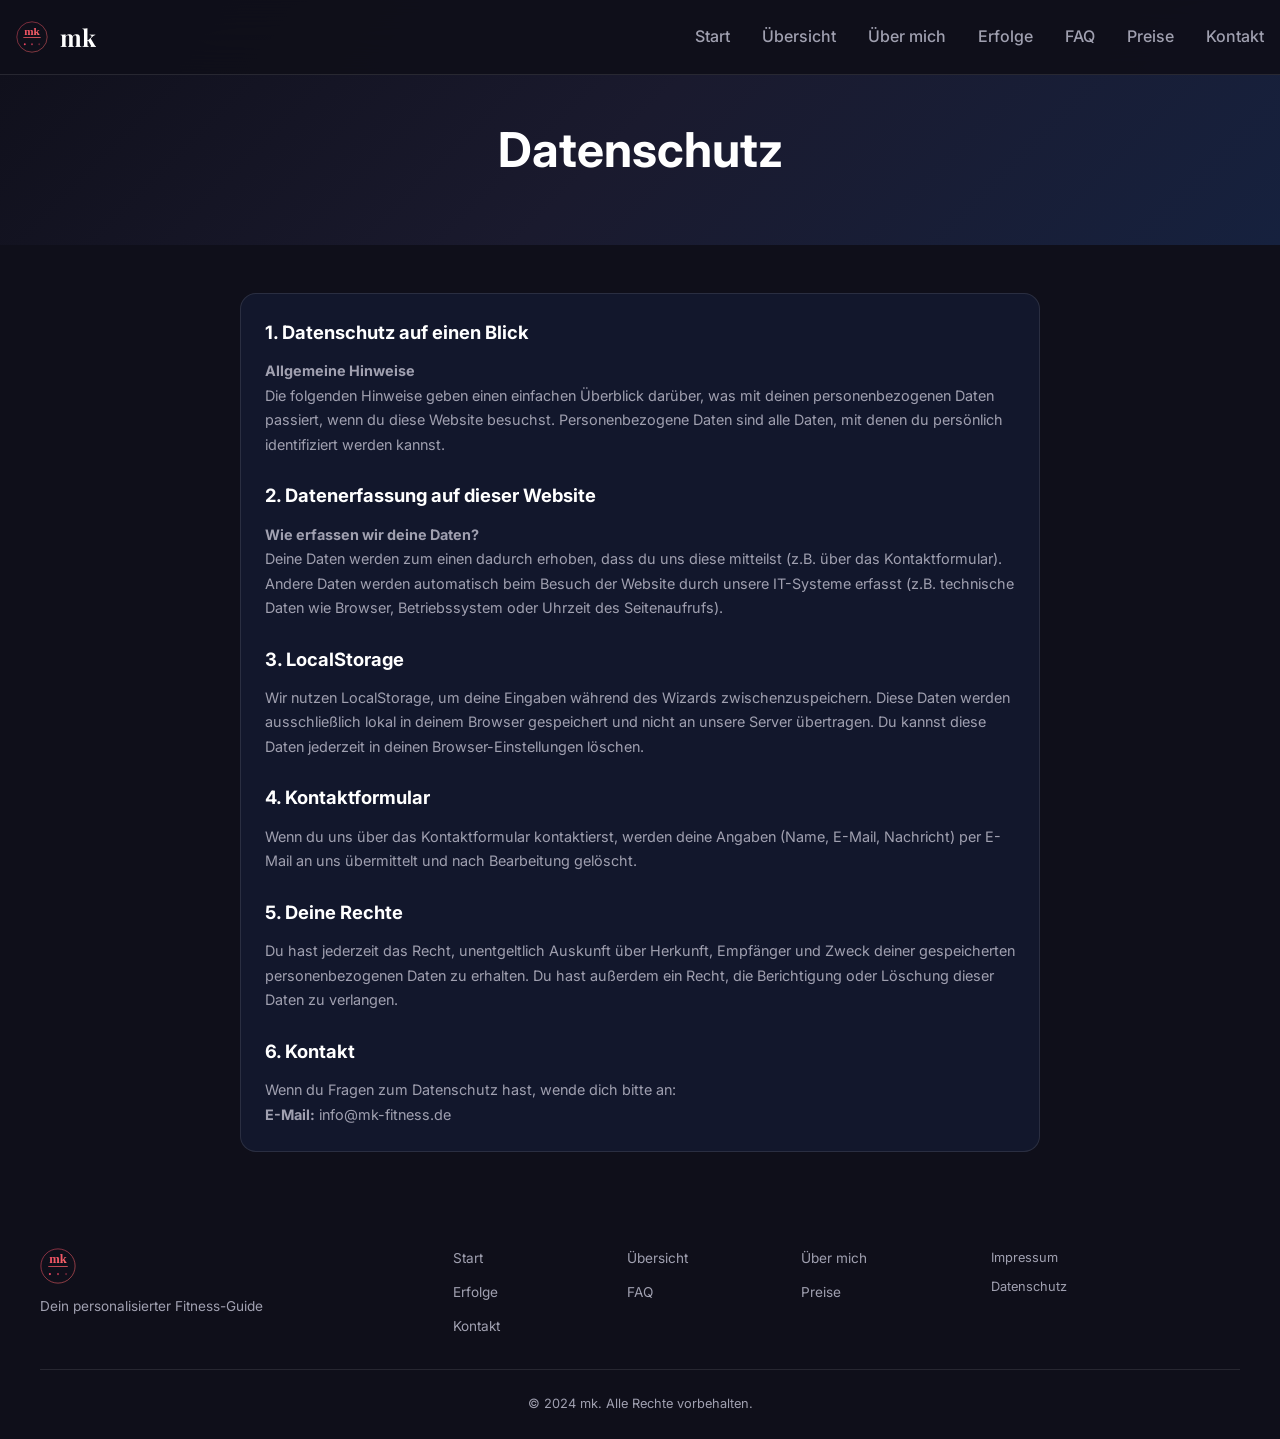
==== commit 99c66c64: "Add pricing page + intelligent recommendation system - Created preise.html with all pricing tiers - " ====
--- a/datenschutz.html
+++ b/datenschutz.html
@@ -25,6 +25,7 @@
             <a href="ueber-mich.html">Über mich</a>
             <a href="erfolge.html">Erfolge</a>
             <a href="faq.html">FAQ</a>
+                <a href="preise.html">Preise</a>
             <a href="kontakt.html">Kontakt</a>
         </div>
     </nav>
@@ -74,6 +75,7 @@
                 <a href="ueber-mich.html">Über mich</a>
                 <a href="erfolge.html">Erfolge</a>
                 <a href="faq.html">FAQ</a>
+                <a href="preise.html">Preise</a>
                 <a href="kontakt.html">Kontakt</a>
             </div>
             <div class="footer-legal">
--- a/css/style.css
+++ b/css/style.css
@@ -26,6 +26,7 @@
 
 html {
     scroll-behavior: smooth;
+    -webkit-text-size-adjust: 100%;
 }
 
 body {
@@ -34,6 +35,9 @@
     color: var(--text);
     line-height: 1.6;
     min-height: 100vh;
+    overflow-x: hidden;
+    -webkit-font-smoothing: antialiased;
+    -moz-osx-font-smoothing: grayscale;
 }
 
 img {
@@ -49,6 +53,13 @@
 
 button {
     font-family: inherit;
+    -webkit-tap-highlight-color: transparent;
+}
+
+input, select, textarea {
+    font-family: inherit;
+    -webkit-appearance: none;
+    appearance: none;
 }
 
 /* ============================================
@@ -56,19 +67,19 @@
    ============================================ */
 
 .page-header {
-    padding: 8rem 2rem 4rem;
+    padding: 7rem 1.5rem 3rem;
     text-align: center;
     background: linear-gradient(135deg, var(--bg-dark) 0%, var(--primary) 50%, var(--secondary) 100%);
 }
 
 .page-header h1 {
-    font-size: clamp(2rem, 5vw, 3.5rem);
+    font-size: clamp(1.8rem, 5vw, 3rem);
     margin-bottom: 0.5rem;
 }
 
 .page-header p {
     color: var(--text-muted);
-    font-size: 1.1rem;
+    font-size: clamp(0.95rem, 2vw, 1.1rem);
 }
 
 /* ============================================
@@ -76,27 +87,27 @@
    ============================================ */
 
 .overview-section {
-    padding: 4rem 2rem;
+    padding: 3rem 1.5rem;
 }
 
 .overview-grid {
     display: grid;
-    grid-template-columns: repeat(3, 1fr);
-    gap: 1.5rem;
+    grid-template-columns: repeat(auto-fit, minmax(280px, 1fr));
+    gap: 1.25rem;
 }
 
 .overview-card {
-    padding: 2rem;
+    padding: 1.5rem;
     background: var(--bg-glass);
     border: 1px solid var(--border);
-    border-radius: 20px;
+    border-radius: 16px;
     transition: var(--transition);
     cursor: pointer;
 }
 
 .overview-card:hover {
     border-color: var(--accent);
-    transform: translateY(-5px);
+    transform: translateY(-3px);
 }
 
 .accent-card {
@@ -105,25 +116,26 @@
 }
 
 .card-icon {
-    font-size: 2.5rem;
-    margin-bottom: 1rem;
+    font-size: 2rem;
+    margin-bottom: 0.75rem;
 }
 
 .overview-card h2 {
-    font-size: 1.4rem;
+    font-size: 1.2rem;
+    margin-bottom: 0.5rem;
+}
+
+.overview-card p {
+    color: var(--text-muted);
+    font-size: 0.9rem;
     margin-bottom: 0.75rem;
-}
-
-.overview-card p {
-    color: var(--text-muted);
-    font-size: 0.95rem;
-    margin-bottom: 1rem;
+    line-height: 1.5;
 }
 
 .card-cta {
     color: var(--accent);
     font-weight: 600;
-    font-size: 0.9rem;
+    font-size: 0.85rem;
 }
 
 /* ============================================
@@ -131,70 +143,71 @@
    ============================================ */
 
 .about-section {
-    padding: 4rem 2rem;
+    padding: 3rem 1.5rem;
 }
 
 .about-grid {
     display: grid;
     grid-template-columns: 1fr 1.5fr;
-    gap: 4rem;
+    gap: 3rem;
     align-items: center;
-    margin-bottom: 4rem;
+    margin-bottom: 3rem;
 }
 
 .about-image img {
-    border-radius: 20px;
-    box-shadow: 0 20px 60px rgba(0, 0, 0, 0.3);
+    border-radius: 16px;
+    box-shadow: 0 15px 40px rgba(0, 0, 0, 0.3);
 }
 
 .about-content h2 {
-    font-size: 2rem;
-    margin-bottom: 1.5rem;
+    font-size: clamp(1.5rem, 4vw, 2rem);
+    margin-bottom: 1.25rem;
 }
 
 .about-content p {
     color: var(--text-muted);
     margin-bottom: 1rem;
-    line-height: 1.8;
+    line-height: 1.7;
 }
 
 .about-stats {
     display: flex;
-    gap: 3rem;
-    margin-top: 2rem;
-    padding-top: 2rem;
+    gap: 2rem;
+    margin-top: 1.5rem;
+    padding-top: 1.5rem;
     border-top: 1px solid var(--border);
+    flex-wrap: wrap;
 }
 
 .about-stat .stat-value {
-    font-size: 2.5rem;
+    font-size: clamp(1.8rem, 4vw, 2.5rem);
     font-weight: 700;
     color: var(--accent);
 }
 
 .about-stat .stat-label {
-    font-size: 0.9rem;
+    font-size: 0.85rem;
     color: var(--text-muted);
 }
 
 .about-expertise {
-    margin-bottom: 4rem;
+    margin-bottom: 3rem;
 }
 
 .about-expertise h2 {
-    font-size: 1.8rem;
-    margin-bottom: 2rem;
+    font-size: clamp(1.4rem, 3vw, 1.8rem);
+    margin-bottom: 1.5rem;
     text-align: center;
 }
 
 .expertise-grid {
     display: grid;
-    grid-template-columns: repeat(3, 1fr);
-    gap: 1.5rem;
+    grid-template-columns: repeat(auto-fit, minmax(250px, 1fr));
+    gap: 1.25rem;
 }
 
 .expertise-item {
-    padding: 2rem;
+    padding: 1.5rem;
     background: var(--bg-glass);
     border: 1px solid var(--border);
     border-radius: 16px;
@@ -202,43 +215,45 @@
 }
 
 .expertise-icon {
-    font-size: 2.5rem;
-    margin-bottom: 1rem;
+    font-size: 2rem;
+    margin-bottom: 0.75rem;
 }
 
 .expertise-item h3 {
-    font-size: 1.2rem;
+    font-size: 1.1rem;
     margin-bottom: 0.5rem;
 }
 
 .expertise-item p {
     color: var(--text-muted);
-    font-size: 0.9rem;
+    font-size: 0.85rem;
+    line-height: 1.5;
 }
 
 .about-motivation {
     text-align: center;
-    padding: 3rem;
-    background: var(--bg-glass);
-    border-radius: 20px;
+    padding: 2.5rem 1.5rem;
+    background: var(--bg-glass);
+    border-radius: 16px;
 }
 
 .about-motivation h2 {
-    font-size: 1.8rem;
-    margin-bottom: 1.5rem;
+    font-size: clamp(1.4rem, 3vw, 1.8rem);
+    margin-bottom: 1.25rem;
 }
 
 .about-motivation blockquote {
     font-family: var(--font-display);
-    font-size: 1.4rem;
+    font-size: clamp(1.1rem, 3vw, 1.4rem);
     font-style: italic;
     color: var(--accent);
-    margin-bottom: 1.5rem;
+    margin-bottom: 1.25rem;
     line-height: 1.6;
 }
 
 .about-motivation p {
     color: var(--text-muted);
+    font-size: 0.95rem;
 }
 
 /* ============================================
@@ -246,20 +261,20 @@
    ============================================ */
 
 .success-section {
-    padding: 4rem 2rem;
+    padding: 3rem 1.5rem;
 }
 
 .success-grid {
     display: grid;
-    grid-template-columns: repeat(auto-fit, minmax(350px, 1fr));
-    gap: 2rem;
-    margin-bottom: 4rem;
+    grid-template-columns: repeat(auto-fit, minmax(320px, 1fr));
+    gap: 1.5rem;
+    margin-bottom: 3rem;
 }
 
 .success-card {
     background: var(--bg-glass);
     border: 1px solid var(--border);
-    border-radius: 20px;
+    border-radius: 16px;
     overflow: hidden;
 }
 
@@ -274,55 +289,55 @@
 
 .ba-image img {
     width: 100%;
-    height: 200px;
+    height: 180px;
     object-fit: cover;
 }
 
 .ba-label {
     position: absolute;
-    top: 10px;
-    left: 10px;
-    background: rgba(15, 15, 26, 0.8);
-    padding: 0.25rem 0.75rem;
+    top: 8px;
+    left: 8px;
+    background: rgba(15, 15, 26, 0.85);
+    padding: 0.2rem 0.6rem;
     border-radius: 20px;
-    font-size: 0.8rem;
+    font-size: 0.75rem;
     font-weight: 600;
 }
 
 .success-content {
-    padding: 1.5rem;
+    padding: 1.25rem;
 }
 
 .success-content h3 {
-    font-size: 1.3rem;
+    font-size: 1.2rem;
     margin-bottom: 0.25rem;
 }
 
 .success-goal {
     color: var(--accent);
+    font-size: 0.85rem;
+    margin-bottom: 0.75rem;
+}
+
+.success-content p {
+    color: var(--text-muted);
     font-size: 0.9rem;
-    margin-bottom: 1rem;
-}
-
-.success-content p {
-    color: var(--text-muted);
-    font-size: 0.95rem;
     line-height: 1.6;
     margin-bottom: 1rem;
 }
 
 .success-stats {
     display: flex;
-    gap: 1rem;
+    gap: 0.75rem;
     flex-wrap: wrap;
 }
 
 .success-stats span {
     background: rgba(233, 69, 96, 0.15);
     color: var(--accent);
-    padding: 0.25rem 0.75rem;
+    padding: 0.2rem 0.6rem;
     border-radius: 20px;
-    font-size: 0.8rem;
+    font-size: 0.75rem;
     font-weight: 600;
 }
 
@@ -331,21 +346,22 @@
 }
 
 .testimonials h2 {
-    font-size: 2rem;
-    margin-bottom: 2rem;
+    font-size: clamp(1.5rem, 3vw, 2rem);
+    margin-bottom: 1.5rem;
 }
 
 .testimonial-grid {
     display: grid;
-    grid-template-columns: repeat(3, 1fr);
-    gap: 1.5rem;
+    grid-template-columns: repeat(auto-fit, minmax(280px, 1fr));
+    gap: 1.25rem;
 }
 
 .testimonial {
-    padding: 2rem;
+    padding: 1.5rem;
     background: var(--bg-glass);
     border: 1px solid var(--border);
     border-radius: 16px;
+    text-align: left;
 }
 
 .testimonial p {
@@ -353,12 +369,13 @@
     color: var(--text-muted);
     margin-bottom: 1rem;
     line-height: 1.6;
+    font-size: 0.95rem;
 }
 
 .testimonial-author {
     color: var(--accent);
     font-weight: 600;
-    font-size: 0.9rem;
+    font-size: 0.85rem;
 }
 
 /* ============================================
@@ -366,29 +383,29 @@
    ============================================ */
 
 .contact-section {
-    padding: 4rem 2rem;
+    padding: 3rem 1.5rem;
 }
 
 .contact-grid {
     display: grid;
     grid-template-columns: 1.2fr 1fr;
-    gap: 4rem;
+    gap: 3rem;
 }
 
 .contact-form-wrapper {
     background: var(--bg-glass);
     border: 1px solid var(--border);
-    border-radius: 20px;
-    padding: 2.5rem;
+    border-radius: 16px;
+    padding: 2rem;
 }
 
 .contact-form-wrapper h2 {
-    font-size: 1.5rem;
-    margin-bottom: 1.5rem;
+    font-size: 1.3rem;
+    margin-bottom: 1.25rem;
 }
 
 .form-group {
-    margin-bottom: 1.5rem;
+    margin-bottom: 1.25rem;
 }
 
 .form-group label {
@@ -402,12 +419,11 @@
 .form-group select,
 .form-group textarea {
     width: 100%;
-    padding: 1rem;
+    padding: 0.9rem 1rem;
     background: var(--bg-dark);
     border: 2px solid var(--border);
-    border-radius: 12px;
+    border-radius: 10px;
     color: var(--text);
-    font-family: var(--font-body);
     font-size: 1rem;
     transition: var(--transition);
 }
@@ -425,13 +441,12 @@
 }
 
 .form-group textarea {
-    min-height: 150px;
+    min-height: 120px;
     resize: vertical;
 }
 
 .btn-block {
     width: 100%;
-    justify-content: center;
 }
 
 .success-message {
@@ -449,43 +464,46 @@
 }
 
 .contact-info {
-    padding: 1rem;
+    padding: 0.5rem;
 }
 
 .contact-info h2 {
-    font-size: 1.5rem;
-    margin-bottom: 2rem;
+    font-size: 1.3rem;
+    margin-bottom: 1.5rem;
 }
 
 .info-item {
     display: flex;
     gap: 1rem;
-    margin-bottom: 1.5rem;
+    margin-bottom: 1.25rem;
 }
 
 .info-icon {
-    font-size: 1.5rem;
+    font-size: 1.3rem;
+    flex-shrink: 0;
 }
 
 .info-item strong {
     display: block;
-    margin-bottom: 0.25rem;
+    margin-bottom: 0.2rem;
+    font-size: 0.95rem;
 }
 
 .info-item p,
 .info-item a {
     color: var(--text-muted);
-    font-size: 0.95rem;
+    font-size: 0.9rem;
 }
 
 .map-placeholder {
-    margin-top: 2rem;
-    padding: 3rem;
+    margin-top: 1.5rem;
+    padding: 2rem;
     background: var(--bg-glass);
     border: 1px solid var(--border);
     border-radius: 16px;
     text-align: center;
     color: var(--text-muted);
+    font-size: 0.9rem;
 }
 
 /* ============================================
@@ -493,7 +511,7 @@
    ============================================ */
 
 .faq-section {
-    padding: 4rem 2rem;
+    padding: 3rem 1.5rem;
 }
 
 .faq-list {
@@ -504,19 +522,19 @@
 .faq-item {
     background: var(--bg-glass);
     border: 1px solid var(--border);
-    border-radius: 16px;
-    margin-bottom: 1rem;
+    border-radius: 12px;
+    margin-bottom: 0.75rem;
     overflow: hidden;
 }
 
 .faq-question {
     width: 100%;
-    padding: 1.5rem;
+    padding: 1.25rem;
     background: none;
     border: none;
     color: var(--text);
     font-family: var(--font-body);
-    font-size: 1rem;
+    font-size: 0.95rem;
     font-weight: 600;
     text-align: left;
     cursor: pointer;
@@ -531,6 +549,7 @@
     font-size: 1.5rem;
     font-weight: 300;
     transition: transform 0.3s ease;
+    flex-shrink: 0;
 }
 
 .faq-item.active .faq-icon {
@@ -544,13 +563,14 @@
 }
 
 .faq-item.active .faq-answer {
-    max-height: 500px;
+    max-height: 400px;
 }
 
 .faq-answer p {
-    padding: 0 1.5rem 1.5rem;
+    padding: 0 1.25rem 1.25rem;
     color: var(--text-muted);
     line-height: 1.7;
+    font-size: 0.95rem;
 }
 
 .faq-answer a {
@@ -566,7 +586,7 @@
    ============================================ */
 
 .legal-section {
-    padding: 4rem 2rem;
+    padding: 3rem 1.5rem;
 }
 
 .legal-content {
@@ -574,14 +594,14 @@
     margin: 0 auto;
     background: var(--bg-glass);
     border: 1px solid var(--border);
-    border-radius: 20px;
-    padding: 2.5rem;
+    border-radius: 16px;
+    padding: 1.5rem;
 }
 
 .legal-content h2 {
-    font-size: 1.3rem;
-    margin-top: 2rem;
-    margin-bottom: 1rem;
+    font-size: 1.15rem;
+    margin-top: 1.5rem;
+    margin-bottom: 0.75rem;
 }
 
 .legal-content h2:first-child {
@@ -590,22 +610,19 @@
 
 .legal-content p {
     color: var(--text-muted);
-    line-height: 1.8;
+    line-height: 1.7;
+    font-size: 0.9rem;
 }
 
 .legal-content p + p {
-    margin-top: 1rem;
-}
-
-/* ============================================
-   RESPONSIVE
+    margin-top: 0.75rem;
+}
+
+/* ============================================
+   RESPONSIVE OVERRIDES
    ============================================ */
 
 @media (max-width: 1024px) {
-    .overview-grid {
-        grid-template-columns: repeat(2, 1fr);
-    }
-    
     .about-grid {
         grid-template-columns: 1fr;
         gap: 2rem;
@@ -613,16 +630,8 @@
     
     .about-image {
         order: -1;
-        max-width: 400px;
+        max-width: 350px;
         margin: 0 auto;
-    }
-    
-    .expertise-grid {
-        grid-template-columns: 1fr;
-    }
-    
-    .testimonial-grid {
-        grid-template-columns: 1fr;
     }
     
     .contact-grid {
@@ -633,7 +642,7 @@
 
 @media (max-width: 768px) {
     .page-header {
-        padding: 6rem 1.5rem 3rem;
+        padding: 6rem 1rem 2.5rem;
     }
     
     .overview-grid {
@@ -642,7 +651,12 @@
     
     .about-stats {
         flex-direction: column;
-        gap: 1.5rem;
+        gap: 1rem;
+        align-items: center;
+    }
+    
+    .about-expertise h2 {
+        text-align: center;
     }
     
     .success-grid {
@@ -650,16 +664,84 @@
     }
     
     .before-after {
+        grid-template-columns: 1fr 1fr;
+    }
+    
+    .ba-image img {
+        height: 150px;
+    }
+    
+    .testimonial-grid {
         grid-template-columns: 1fr;
     }
 }
 
 @media (max-width: 480px) {
     .page-header h1 {
-        font-size: 1.8rem;
+        font-size: 1.6rem;
+    }
+    
+    .contact-form-wrapper {
+        padding: 1.5rem;
     }
     
     .legal-content {
-        padding: 1.5rem;
+        padding: 1.25rem;
+    }
+    
+    .about-motivation {
+        padding: 2rem 1rem;
+    }
+}
+
+/* Touch-friendly tap targets */
+@media (pointer: coarse) {
+    .faq-question,
+    .overview-card,
+    .success-card,
+    .expertise-item {
+        min-height: 48px;
+    }
+}
+
+/* Print styles */
+@media print {
+    .main-nav,
+    .nav-toggle,
+    .hero-page .hero-bg,
+    .btn-primary,
+    .btn-secondary {
+        display: none !important;
+    }
+    
+    body {
+        background: white;
+        color: black;
+    }
+    
+    .page-header,
+    .process-section,
+    .cta-section {
+        background: white;
+        color: black;
+    }
+}
+
+/* Reduced motion */
+@media (prefers-reduced-motion: reduce) {
+    *,
+    *::before,
+    *::after {
+        animation-duration: 0.01ms !important;
+        animation-iteration-count: 1 !important;
+        transition-duration: 0.01ms !important;
+    }
+}
+
+/* High contrast mode */
+@media (prefers-contrast: high) {
+    :root {
+        --border: rgba(255, 255, 255, 0.3);
+        --text-muted: #c0c0c0;
     }
 }
--- a/css/nav.css
+++ b/css/nav.css
@@ -14,6 +14,7 @@
     padding: 1rem 2rem;
     background: rgba(15, 15, 26, 0.95);
     backdrop-filter: blur(20px);
+    -webkit-backdrop-filter: blur(20px);
     border-bottom: 1px solid rgba(255, 255, 255, 0.1);
 }
 
@@ -26,6 +27,7 @@
     font-weight: 700;
     color: var(--text);
     text-decoration: none;
+    z-index: 1002;
 }
 
 .nav-logo img {
@@ -76,7 +78,8 @@
     background: none;
     border: none;
     cursor: pointer;
-    padding: 5px;
+    padding: 8px;
+    z-index: 1002;
 }
 
 .nav-toggle span {
@@ -84,6 +87,7 @@
     height: 2px;
     background: var(--text);
     transition: all 0.3s ease;
+    display: block;
 }
 
 .nav-toggle.active span:nth-child(1) {
@@ -98,15 +102,329 @@
     transform: rotate(-45deg) translate(5px, -5px);
 }
 
-/* Mobile Navigation */
+/* ============================================
+   HERO PAGE
+   ============================================ */
+
+.hero-page {
+    min-height: 100vh;
+    min-height: 100dvh;
+    position: relative;
+    display: flex;
+    align-items: center;
+    justify-content: center;
+    text-align: center;
+    padding: 7rem 2rem 4rem;
+}
+
+.hero-bg {
+    position: absolute;
+    top: 0;
+    left: 0;
+    right: 0;
+    bottom: 0;
+    z-index: -1;
+}
+
+.hero-bg img {
+    width: 100%;
+    height: 100%;
+    object-fit: cover;
+}
+
+.hero-overlay {
+    position: absolute;
+    top: 0;
+    left: 0;
+    right: 0;
+    bottom: 0;
+    background: linear-gradient(135deg, rgba(15, 15, 26, 0.92) 0%, rgba(26, 26, 46, 0.88) 50%, rgba(15, 15, 26, 0.92) 100%);
+}
+
+.hero-content {
+    max-width: 700px;
+    position: relative;
+    z-index: 1;
+}
+
+.hero-page h1 {
+    font-size: clamp(2rem, 5vw, 3.5rem);
+    margin-bottom: 1.5rem;
+    line-height: 1.1;
+}
+
+.hero-page h1 span {
+    color: var(--accent);
+}
+
+.hero-content > p {
+    font-size: clamp(1rem, 2.5vw, 1.2rem);
+    color: var(--text-muted);
+    margin-bottom: 2rem;
+    max-width: 550px;
+    margin-left: auto;
+    margin-right: auto;
+}
+
+.hero-cta {
+    display: flex;
+    gap: 1rem;
+    justify-content: center;
+    flex-wrap: wrap;
+    margin-bottom: 2.5rem;
+}
+
+.hero-stats {
+    display: flex;
+    justify-content: center;
+    gap: clamp(1.5rem, 4vw, 3rem);
+    flex-wrap: wrap;
+}
+
+.stat {
+    text-align: center;
+}
+
+.stat-value {
+    display: block;
+    font-size: clamp(2rem, 5vw, 2.5rem);
+    font-weight: 700;
+    color: var(--accent);
+}
+
+.stat-label {
+    font-size: 0.85rem;
+    color: var(--text-muted);
+    text-transform: uppercase;
+    letter-spacing: 1px;
+}
+
+/* ============================================
+   BUTTONS
+   ============================================ */
+
+.btn-primary, .btn-secondary {
+    font-family: var(--font-body);
+    font-weight: 600;
+    border: none;
+    cursor: pointer;
+    display: inline-flex;
+    align-items: center;
+    justify-content: center;
+    gap: 0.5rem;
+    text-decoration: none;
+    transition: all 0.3s ease;
+    -webkit-tap-highlight-color: transparent;
+}
+
+.btn-primary {
+    background: linear-gradient(135deg, var(--accent) 0%, var(--accent-light) 100%);
+    color: white;
+    padding: 1rem 2rem;
+    border-radius: 12px;
+    font-size: 1rem;
+    box-shadow: 0 4px 20px rgba(233, 69, 96, 0.3);
+}
+
+.btn-primary:hover {
+    transform: translateY(-2px);
+    box-shadow: 0 8px 30px rgba(233, 69, 96, 0.4);
+}
+
+.btn-primary:active {
+    transform: translateY(0);
+}
+
+.btn-secondary {
+    background: transparent;
+    color: var(--text);
+    padding: 1rem 2rem;
+    border-radius: 12px;
+    font-size: 1rem;
+    border: 2px solid var(--border);
+}
+
+.btn-secondary:hover {
+    border-color: var(--accent);
+    background: rgba(233, 69, 96, 0.1);
+}
+
+.btn-secondary:active {
+    background: rgba(233, 69, 96, 0.15);
+}
+
+.btn-large {
+    padding: 1.1rem 2rem;
+    font-size: 1rem;
+}
+
+/* ============================================
+   SECTIONS
+   ============================================ */
+
+.container {
+    max-width: 1200px;
+    margin: 0 auto;
+    padding: 0 1.5rem;
+}
+
+.process-section {
+    padding: 5rem 1.5rem;
+    background: var(--primary);
+}
+
+.process-section h2 {
+    text-align: center;
+    font-size: clamp(1.8rem, 4vw, 2.5rem);
+    margin-bottom: 2.5rem;
+}
+
+.process-steps {
+    display: grid;
+    grid-template-columns: repeat(3, 1fr);
+    gap: 1.5rem;
+}
+
+.process-step {
+    text-align: center;
+    padding: 1.5rem;
+    background: var(--bg-glass);
+    border: 1px solid var(--border);
+    border-radius: 16px;
+}
+
+.step-number {
+    width: 50px;
+    height: 50px;
+    background: var(--accent);
+    border-radius: 50%;
+    display: flex;
+    align-items: center;
+    justify-content: center;
+    font-size: 1.3rem;
+    font-weight: 700;
+    margin: 0 auto 1rem;
+}
+
+.process-step h3 {
+    font-size: 1.1rem;
+    margin-bottom: 0.5rem;
+}
+
+.process-step p {
+    color: var(--text-muted);
+    font-size: 0.9rem;
+    line-height: 1.5;
+}
+
+.cta-section {
+    padding: 5rem 1.5rem;
+    text-align: center;
+    background: linear-gradient(135deg, var(--bg-dark) 0%, var(--primary) 100%);
+}
+
+.cta-section h2 {
+    font-size: clamp(1.8rem, 4vw, 2.5rem);
+    margin-bottom: 1rem;
+}
+
+.cta-section p {
+    color: var(--text-muted);
+    font-size: 1rem;
+    margin-bottom: 2rem;
+}
+
+/* ============================================
+   FOOTER
+   ============================================ */
+
+footer {
+    background: var(--bg-dark);
+    padding: 3rem 1.5rem 1.5rem;
+}
+
+.footer-content {
+    max-width: 1200px;
+    margin: 0 auto;
+    display: grid;
+    grid-template-columns: 1.5fr 2fr 1fr;
+    gap: 2.5rem;
+    padding-bottom: 2rem;
+    border-bottom: 1px solid var(--border);
+}
+
+.footer-brand img {
+    height: 36px;
+    margin-bottom: 0.75rem;
+}
+
+.footer-brand p {
+    color: var(--text-muted);
+    font-size: 0.85rem;
+}
+
+.footer-links {
+    display: grid;
+    grid-template-columns: repeat(3, 1fr);
+    gap: 0.75rem 1.5rem;
+}
+
+.footer-links a {
+    color: var(--text-muted);
+    font-size: 0.85rem;
+    transition: color 0.3s;
+}
+
+.footer-links a:hover {
+    color: var(--accent);
+}
+
+.footer-legal {
+    display: flex;
+    flex-direction: column;
+    gap: 0.5rem;
+}
+
+.footer-legal a {
+    color: var(--text-muted);
+    font-size: 0.8rem;
+}
+
+.footer-legal a:hover {
+    color: var(--accent);
+}
+
+.footer-bottom {
+    text-align: center;
+    padding-top: 1.5rem;
+    color: var(--text-muted);
+    font-size: 0.8rem;
+}
+
+/* ============================================
+   RESPONSIVE
+   ============================================ */
+
+@media (max-width: 1024px) {
+    .process-steps {
+        grid-template-columns: repeat(2, 1fr);
+    }
+    
+    .footer-content {
+        grid-template-columns: 1fr 1fr;
+        gap: 2rem;
+    }
+    
+    .footer-links {
+        grid-column: span 2;
+        order: 3;
+    }
+}
+
 @media (max-width: 768px) {
-    .main-nav {
-        padding: 1rem;
-    }
-    
+    /* Navigation */
     .nav-toggle {
         display: flex;
-        z-index: 1001;
     }
     
     .nav-links {
@@ -115,7 +433,9 @@
         left: 0;
         right: 0;
         bottom: 0;
-        background: rgba(15, 15, 26, 0.98);
+        background: rgba(15, 15, 26, 0.99);
+        backdrop-filter: blur(20px);
+        -webkit-backdrop-filter: blur(20px);
         flex-direction: column;
         justify-content: center;
         align-items: center;
@@ -123,6 +443,7 @@
         opacity: 0;
         visibility: hidden;
         transition: all 0.3s ease;
+        z-index: 1001;
     }
     
     .nav-links.active {
@@ -131,335 +452,14 @@
     }
     
     .nav-links a {
-        font-size: 1.3rem;
-    }
-}
-
-/* ============================================
-   HERO PAGE
-   ============================================ */
-
-.hero-page {
-    min-height: 100vh;
-    position: relative;
-    display: flex;
-    align-items: center;
-    justify-content: center;
-    text-align: center;
-    padding: 6rem 2rem 4rem;
-}
-
-.hero-bg {
-    position: absolute;
-    top: 0;
-    left: 0;
-    right: 0;
-    bottom: 0;
-    z-index: -1;
-}
-
-.hero-bg img {
-    width: 100%;
-    height: 100%;
-    object-fit: cover;
-}
-
-.hero-overlay {
-    position: absolute;
-    top: 0;
-    left: 0;
-    right: 0;
-    bottom: 0;
-    background: linear-gradient(135deg, rgba(15, 15, 26, 0.9) 0%, rgba(26, 26, 46, 0.85) 50%, rgba(15, 15, 26, 0.9) 100%);
-}
-
-.hero-content {
-    max-width: 700px;
-    position: relative;
-    z-index: 1;
-}
-
-.hero-page h1 {
-    font-size: clamp(2.5rem, 6vw, 4rem);
-    margin-bottom: 1.5rem;
-    line-height: 1.1;
-}
-
-.hero-page h1 span {
-    color: var(--accent);
-}
-
-.hero-content > p {
-    font-size: 1.2rem;
-    color: var(--text-muted);
-    margin-bottom: 2.5rem;
-    max-width: 550px;
-    margin-left: auto;
-    margin-right: auto;
-}
-
-.hero-cta {
-    display: flex;
-    gap: 1rem;
-    justify-content: center;
-    flex-wrap: wrap;
-    margin-bottom: 3rem;
-}
-
-.hero-stats {
-    display: flex;
-    justify-content: center;
-    gap: 3rem;
-}
-
-.stat {
-    text-align: center;
-}
-
-.stat-value {
-    display: block;
-    font-size: 2.5rem;
-    font-weight: 700;
-    color: var(--accent);
-}
-
-.stat-label {
-    font-size: 0.9rem;
-    color: var(--text-muted);
-    text-transform: uppercase;
-    letter-spacing: 1px;
-}
-
-/* ============================================
-   BUTTONS
-   ============================================ */
-
-.btn-primary, .btn-secondary {
-    font-family: var(--font-body);
-    font-weight: 600;
-    border: none;
-    cursor: pointer;
-    display: inline-flex;
-    align-items: center;
-    gap: 0.5rem;
-    text-decoration: none;
-    transition: all 0.3s ease;
-}
-
-.btn-primary {
-    background: linear-gradient(135deg, var(--accent) 0%, var(--accent-light) 100%);
-    color: white;
-    padding: 1rem 2rem;
-    border-radius: 12px;
-    font-size: 1rem;
-    box-shadow: 0 4px 20px rgba(233, 69, 96, 0.3);
-}
-
-.btn-primary:hover {
-    transform: translateY(-2px);
-    box-shadow: 0 8px 30px rgba(233, 69, 96, 0.4);
-}
-
-.btn-secondary {
-    background: transparent;
-    color: var(--text);
-    padding: 1rem 2rem;
-    border-radius: 12px;
-    font-size: 1rem;
-    border: 2px solid var(--border);
-}
-
-.btn-secondary:hover {
-    border-color: var(--accent);
-    background: rgba(233, 69, 96, 0.1);
-}
-
-.btn-large {
-    padding: 1.25rem 2.5rem;
-    font-size: 1.1rem;
-}
-
-/* ============================================
-   SECTIONS
-   ============================================ */
-
-.container {
-    max-width: 1200px;
-    margin: 0 auto;
-    padding: 0 2rem;
-}
-
-.process-section {
-    padding: 6rem 2rem;
-    background: var(--primary);
-}
-
-.process-section h2 {
-    text-align: center;
-    font-size: 2.5rem;
-    margin-bottom: 3rem;
-}
-
-.process-steps {
-    display: grid;
-    grid-template-columns: repeat(3, 1fr);
-    gap: 2rem;
-}
-
-.process-step {
-    text-align: center;
-    padding: 2rem;
-    background: var(--bg-glass);
-    border: 1px solid var(--border);
-    border-radius: 20px;
-}
-
-.step-number {
-    width: 60px;
-    height: 60px;
-    background: var(--accent);
-    border-radius: 50%;
-    display: flex;
-    align-items: center;
-    justify-content: center;
-    font-size: 1.5rem;
-    font-weight: 700;
-    margin: 0 auto 1.5rem;
-}
-
-.process-step h3 {
-    font-size: 1.3rem;
-    margin-bottom: 0.75rem;
-}
-
-.process-step p {
-    color: var(--text-muted);
-    font-size: 0.95rem;
-}
-
-.cta-section {
-    padding: 6rem 2rem;
-    text-align: center;
-    background: linear-gradient(135deg, var(--bg-dark) 0%, var(--primary) 100%);
-}
-
-.cta-section h2 {
-    font-size: 2.5rem;
-    margin-bottom: 1rem;
-}
-
-.cta-section p {
-    color: var(--text-muted);
-    font-size: 1.1rem;
-    margin-bottom: 2rem;
-}
-
-/* ============================================
-   FOOTER
-   ============================================ */
-
-footer {
-    background: var(--bg-dark);
-    padding: 4rem 2rem 2rem;
-}
-
-.footer-content {
-    max-width: 1200px;
-    margin: 0 auto;
-    display: grid;
-    grid-template-columns: 1.5fr 2fr 1fr;
-    gap: 3rem;
-    padding-bottom: 2rem;
-    border-bottom: 1px solid var(--border);
-}
-
-.footer-brand img {
-    height: 40px;
-    margin-bottom: 1rem;
-}
-
-.footer-brand p {
-    color: var(--text-muted);
-    font-size: 0.9rem;
-}
-
-.footer-links {
-    display: grid;
-    grid-template-columns: repeat(3, 1fr);
-    gap: 1rem;
-}
-
-.footer-links a {
-    color: var(--text-muted);
-    font-size: 0.9rem;
-    transition: color 0.3s;
-}
-
-.footer-links a:hover {
-    color: var(--accent);
-}
-
-.footer-legal {
-    display: flex;
-    flex-direction: column;
-    gap: 0.5rem;
-}
-
-.footer-legal a {
-    color: var(--text-muted);
-    font-size: 0.85rem;
-}
-
-.footer-legal a:hover {
-    color: var(--accent);
-}
-
-.footer-bottom {
-    text-align: center;
-    padding-top: 2rem;
-    color: var(--text-muted);
-    font-size: 0.85rem;
-}
-
-/* ============================================
-   RESPONSIVE
-   ============================================ */
-
-@media (max-width: 1024px) {
-    .process-steps {
-        grid-template-columns: 1fr;
-        max-width: 500px;
-        margin: 0 auto;
-    }
-    
-    .footer-content {
-        grid-template-columns: 1fr 1fr;
-    }
-    
-    .footer-links {
-        grid-column: span 2;
-    }
-}
-
-@media (max-width: 768px) {
+        font-size: 1.4rem;
+        padding: 0.75rem 1.5rem;
+    }
+    
+    /* Hero */
     .hero-page {
-        padding: 5rem 1.5rem 3rem;
-    }
-    
-    .hero-page h1 {
-        font-size: 2rem;
-    }
-    
-    .hero-content > p {
-        font-size: 1rem;
-    }
-    
-    .hero-stats {
-        gap: 1.5rem;
-    }
-    
-    .stat-value {
-        font-size: 2rem;
+        padding: 6rem 1.5rem 3rem;
+        min-height: auto;
     }
     
     .hero-cta {
@@ -467,10 +467,17 @@
         align-items: center;
     }
     
-    .btn-large {
+    .hero-cta .btn-primary,
+    .hero-cta .btn-secondary {
         width: 100%;
         max-width: 300px;
-        justify-content: center;
+    }
+    
+    /* Process */
+    .process-steps {
+        grid-template-columns: 1fr;
+        max-width: 400px;
+        margin: 0 auto;
     }
     
     .process-section,
@@ -478,14 +485,17 @@
         padding: 4rem 1.5rem;
     }
     
-    .process-section h2,
-    .cta-section h2 {
-        font-size: 1.8rem;
-    }
-    
+    /* Footer */
     .footer-content {
         grid-template-columns: 1fr;
-        gap: 2rem;
+        gap: 1.5rem;
+        text-align: center;
+    }
+    
+    .footer-brand {
+        display: flex;
+        flex-direction: column;
+        align-items: center;
     }
     
     .footer-links {
@@ -495,8 +505,127 @@
 }
 
 @media (max-width: 480px) {
+    .main-nav {
+        padding: 0.75rem 1rem;
+    }
+    
+    .nav-logo img {
+        height: 28px;
+    }
+    
+    .hero-page {
+        padding: 5rem 1rem 2rem;
+    }
+    
+    .hero-content > p {
+        font-size: 0.95rem;
+    }
+    
     .hero-stats {
         flex-direction: column;
         gap: 1rem;
     }
-}+    
+    .btn-large {
+        padding: 1rem 1.5rem;
+        font-size: 0.95rem;
+    }
+    
+    .process-step {
+        padding: 1.25rem;
+    }
+    
+    .footer-links {
+        grid-template-columns: 1fr;
+        gap: 0.5rem;
+    }
+}
+
+/* Safe area insets for notched devices */
+@supports (padding: max(0px)) {
+    .main-nav {
+        padding-top: max(1rem, env(safe-area-inset-top));
+        padding-left: max(1rem, env(safe-area-inset-left));
+        padding-right: max(1rem, env(safe-area-inset-right));
+    }
+    
+    .hero-page {
+        padding-bottom: max(3rem, env(safe-area-inset-bottom));
+    }
+    
+    footer {
+        padding-bottom: max(1.5rem, env(safe-area-inset-bottom));
+    }
+}
+/* ============================================
+   PRICING TEASER
+   ============================================ */
+
+.pricing-teaser {
+    padding: 5rem 1.5rem;
+    background: var(--primary);
+    text-align: center;
+}
+
+.pricing-teaser h2 {
+    font-size: clamp(1.8rem, 4vw, 2.5rem);
+    margin-bottom: 0.75rem;
+}
+
+.pricing-teaser > .container > p {
+    color: var(--text-muted);
+    font-size: 1.05rem;
+    margin-bottom: 2rem;
+}
+
+.teaser-grid {
+    display: flex;
+    justify-content: center;
+    gap: 1.5rem;
+    margin-bottom: 2rem;
+    flex-wrap: wrap;
+}
+
+.teaser-item {
+    background: var(--bg-glass);
+    border: 1px solid var(--border);
+    border-radius: 16px;
+    padding: 1.5rem 2rem;
+    min-width: 150px;
+}
+
+.teaser-item.featured {
+    border-color: var(--accent);
+    background: linear-gradient(135deg, rgba(233, 69, 96, 0.15), rgba(255, 107, 107, 0.15));
+}
+
+.teaser-label {
+    display: block;
+    font-size: 0.9rem;
+    color: var(--text-muted);
+    margin-bottom: 0.5rem;
+}
+
+.teaser-price {
+    font-size: 2rem;
+    font-weight: 700;
+    color: var(--accent);
+}
+
+.teaser-price span {
+    font-size: 0.9rem;
+    font-weight: 400;
+    color: var(--text-muted);
+}
+
+@media (max-width: 600px) {
+    .teaser-grid {
+        flex-direction: column;
+        align-items: center;
+    }
+    
+    .teaser-item {
+        width: 100%;
+        max-width: 250px;
+    }
+}
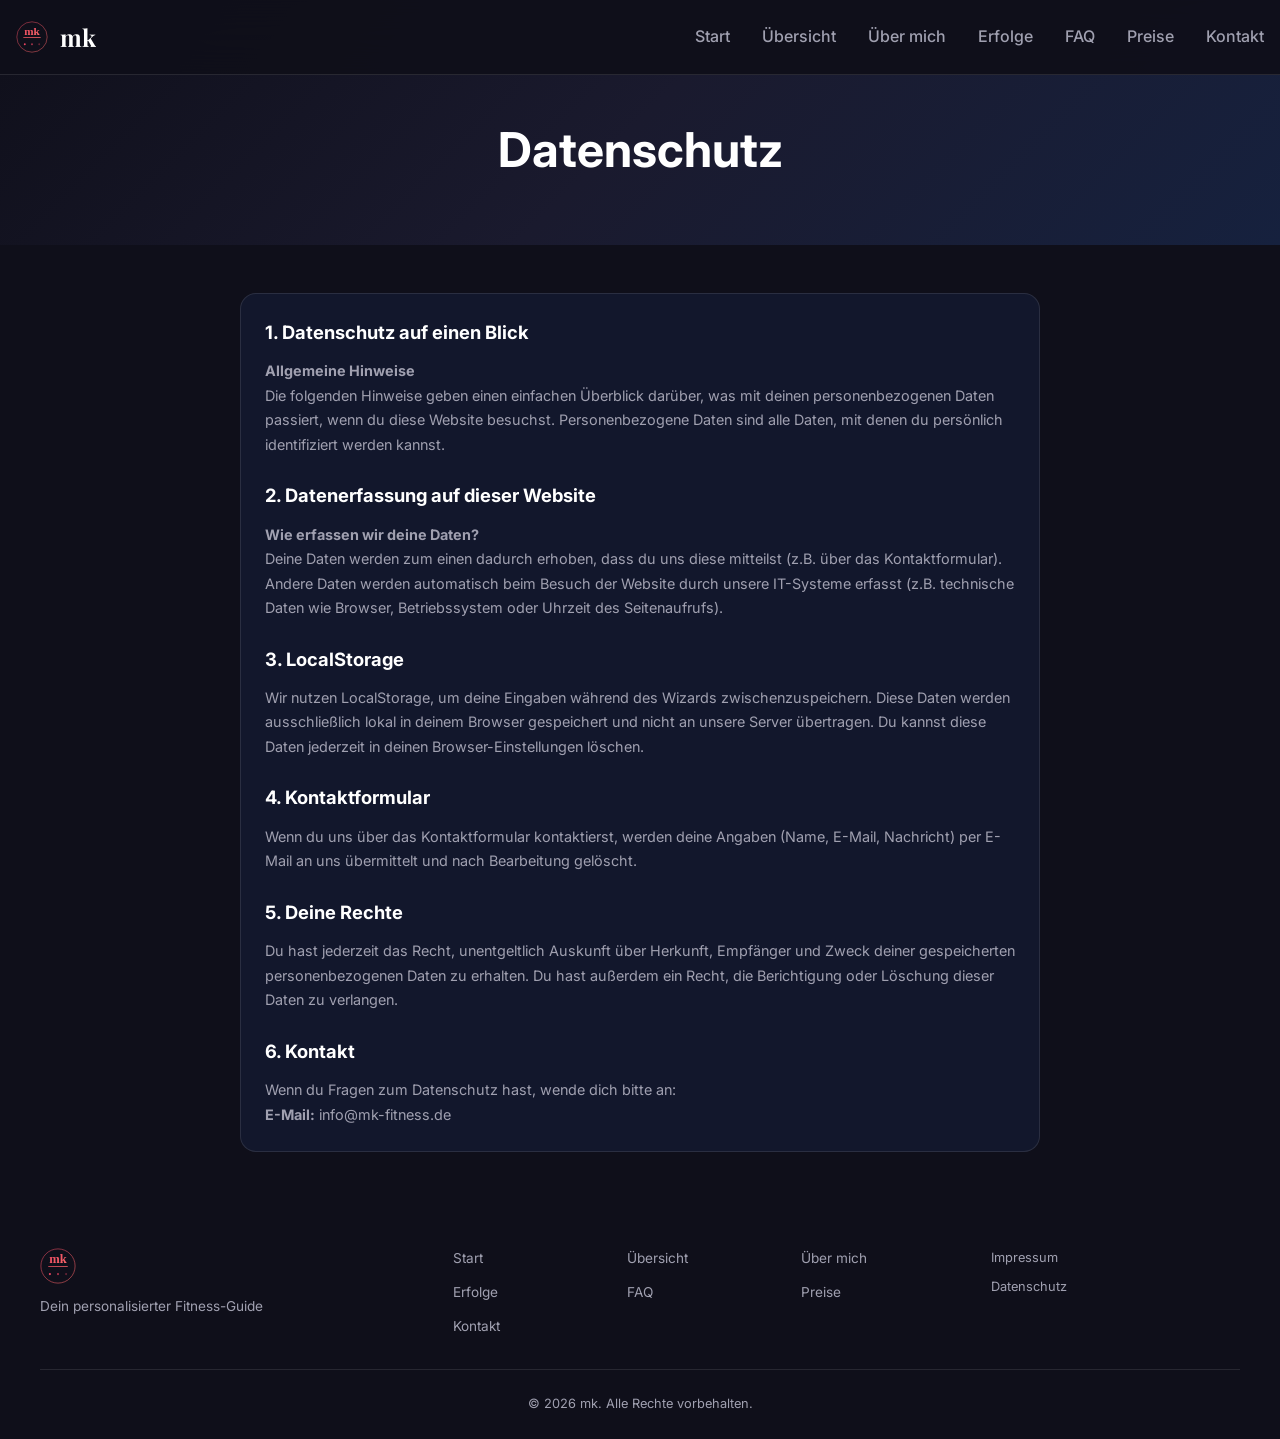
==== commit 32c95bb3: "Website improvements: SEO, Accessibility, Performance SEO: - Added Open Graph meta tags for social s" ====
--- a/datenschutz.html
+++ b/datenschutz.html
@@ -9,14 +9,27 @@
     <link href="https://fonts.googleapis.com/css2?family=Playfair+Display:wght@400;500;600;700&family=Inter:wght@300;400;500;600;700&display=swap" rel="stylesheet">
     <link rel="stylesheet" href="css/style.css">
     <link rel="stylesheet" href="css/nav.css">
-</head>
+<link rel="preconnect" href="https://fonts.googleapis.com">
+    <link rel="preconnect" href="https://fonts.gstatic.com" crossorigin>
+    <link rel="preconnect" href="https://images.unsplash.com">
+    <meta property="og:title" content="mk – Dein personalisierter Trainingsplan">
+    <meta property="og:description" content="Finde deinen optimalen Trainingsplan. Interaktiver Fitness-Guide für Muskelaufbau, Fettabbau und Fitness.">
+    <meta property="og:type" content="website">
+    <meta property="og:url" content="https://pascalroe.github.io/test_markk/">
+    <meta property="og:image" content="https://images.unsplash.com/photo-1534438327276-14e5300c3a48?w=1200&q=80">
+    <meta name="twitter:card" content="summary_large_image">
+    <meta name="twitter:title" content="mk – Dein personalisierter Trainingsplan">
+    <meta name="twitter:description" content="Finde deinen optimalen Trainingsplan. Interaktiver Fitness-Guide für Muskelaufbau, Fettabbau und Fitness.">
+    <link rel="canonical" href="https://pascalroe.github.io/test_markk/">
+  </head>
 <body>
+    <a href="#main-content" class="skip-link">Zum Hauptinhalt springen</a>
     <nav class="main-nav">
         <a href="index.html" class="nav-logo">
-            <img src="images/logo.svg" alt="mk" height="32">
+            <img loading="lazy" src="images/logo.svg" alt="mk" height="32">
             <span>mk</span>
         </a>
-        <button class="nav-toggle" onclick="toggleMobileNav()">
+        <button class="nav-toggle" onclick="toggleMobileNav()" aria-label="Navigation öffnen" aria-expanded="false">
             <span></span><span></span><span></span>
         </button>
         <div class="nav-links">
@@ -30,7 +43,7 @@
         </div>
     </nav>
 
-    <section class="page-header">
+    <section id="main-content" class="page-header">
         <div class="container">
             <h1>Datenschutz</h1>
         </div>
@@ -66,7 +79,7 @@
     <footer>
         <div class="footer-content">
             <div class="footer-brand">
-                <img src="images/logo.svg" alt="mk" height="40">
+                <img loading="lazy" src="images/logo.svg" alt="mk" height="40">
                 <p>Dein personalisierter Fitness-Guide</p>
             </div>
             <div class="footer-links">
@@ -84,7 +97,7 @@
             </div>
         </div>
         <div class="footer-bottom">
-            <p>© 2024 mk. Alle Rechte vorbehalten.</p>
+            <p>© 2026 mk. Alle Rechte vorbehalten.</p>
         </div>
     </footer>
 
--- a/css/style.css
+++ b/css/style.css
@@ -744,4 +744,35 @@
         --border: rgba(255, 255, 255, 0.3);
         --text-muted: #c0c0c0;
     }
-}+}
+/* ============================================
+   MAP CONTAINER (OpenStreetMap)
+   ============================================ */
+
+.map-container {
+    margin-top: 1.5rem;
+    border-radius: 12px;
+    overflow: hidden;
+    border: 1px solid var(--border);
+}
+
+.map-container iframe {
+    display: block;
+    width: 100%;
+}
+
+.map-link {
+    display: block;
+    text-align: center;
+    padding: 0.75rem;
+    background: var(--bg-dark);
+    color: var(--text-muted);
+    font-size: 0.85rem;
+    text-decoration: none;
+    transition: var(--transition);
+}
+
+.map-link:hover {
+    color: var(--accent);
+    background: rgba(233, 69, 96, 0.1);
+}
--- a/css/nav.css
+++ b/css/nav.css
@@ -75,19 +75,31 @@
     display: none;
     flex-direction: column;
     gap: 5px;
-    background: none;
-    border: none;
+    background: rgba(255, 255, 255, 0.1);
+    border: 2px solid rgba(255, 255, 255, 0.2);
+    border-radius: 10px;
     cursor: pointer;
-    padding: 8px;
+    padding: 10px;
     z-index: 1002;
+    transition: all 0.3s ease;
+}
+
+.nav-toggle:hover {
+    background: rgba(255, 255, 255, 0.15);
+    border-color: var(--accent);
 }
 
 .nav-toggle span {
-    width: 24px;
+    width: 22px;
     height: 2px;
     background: var(--text);
     transition: all 0.3s ease;
     display: block;
+}
+
+.nav-toggle.active {
+    background: rgba(233, 69, 96, 0.2);
+    border-color: var(--accent);
 }
 
 .nav-toggle.active span:nth-child(1) {
@@ -433,27 +445,47 @@
         left: 0;
         right: 0;
         bottom: 0;
-        background: rgba(15, 15, 26, 0.99);
-        backdrop-filter: blur(20px);
-        -webkit-backdrop-filter: blur(20px);
+        background: var(--bg-dark);
         flex-direction: column;
         justify-content: center;
         align-items: center;
         gap: 1.5rem;
         opacity: 0;
         visibility: hidden;
-        transition: all 0.3s ease;
+        transform: translateY(-20px);
+        transition: all 0.35s cubic-bezier(0.4, 0, 0.2, 1);
         z-index: 1001;
+        border-top: 3px solid var(--accent);
     }
     
     .nav-links.active {
         opacity: 1;
         visibility: visible;
+        transform: translateY(0);
     }
     
     .nav-links a {
-        font-size: 1.4rem;
-        padding: 0.75rem 1.5rem;
+        font-size: 1.5rem;
+        padding: 1rem 2rem;
+        color: var(--text);
+        text-decoration: none;
+        transition: all 0.3s ease;
+        border-radius: 12px;
+        width: 80%;
+        max-width: 300px;
+        text-align: center;
+    }
+    
+    .nav-links a:hover,
+    .nav-links a:active {
+        background: rgba(233, 69, 96, 0.2);
+        color: var(--accent);
+        transform: scale(1.05);
+    }
+    
+    .nav-links a.active {
+        background: rgba(233, 69, 96, 0.3);
+        color: var(--accent);
     }
     
     /* Hero */
@@ -629,3 +661,34 @@
         max-width: 250px;
     }
 }
+
+/* ============================================
+   SKIP LINK (Accessibility)
+   ============================================ */
+
+.skip-link {
+    position: absolute;
+    top: -100%;
+    left: 50%;
+    transform: translateX(-50%);
+    background: var(--accent);
+    color: white;
+    padding: 0.75rem 1.5rem;
+    border-radius: 0 0 12px 12px;
+    text-decoration: none;
+    font-weight: 600;
+    z-index: 9999;
+    transition: top 0.3s ease;
+}
+
+.skip-link:focus {
+    top: 0;
+    outline: 3px solid var(--accent-light);
+}
+
+@media (max-width: 768px) {
+    .skip-link {
+        padding: 0.6rem 1rem;
+        font-size: 0.9rem;
+    }
+}
